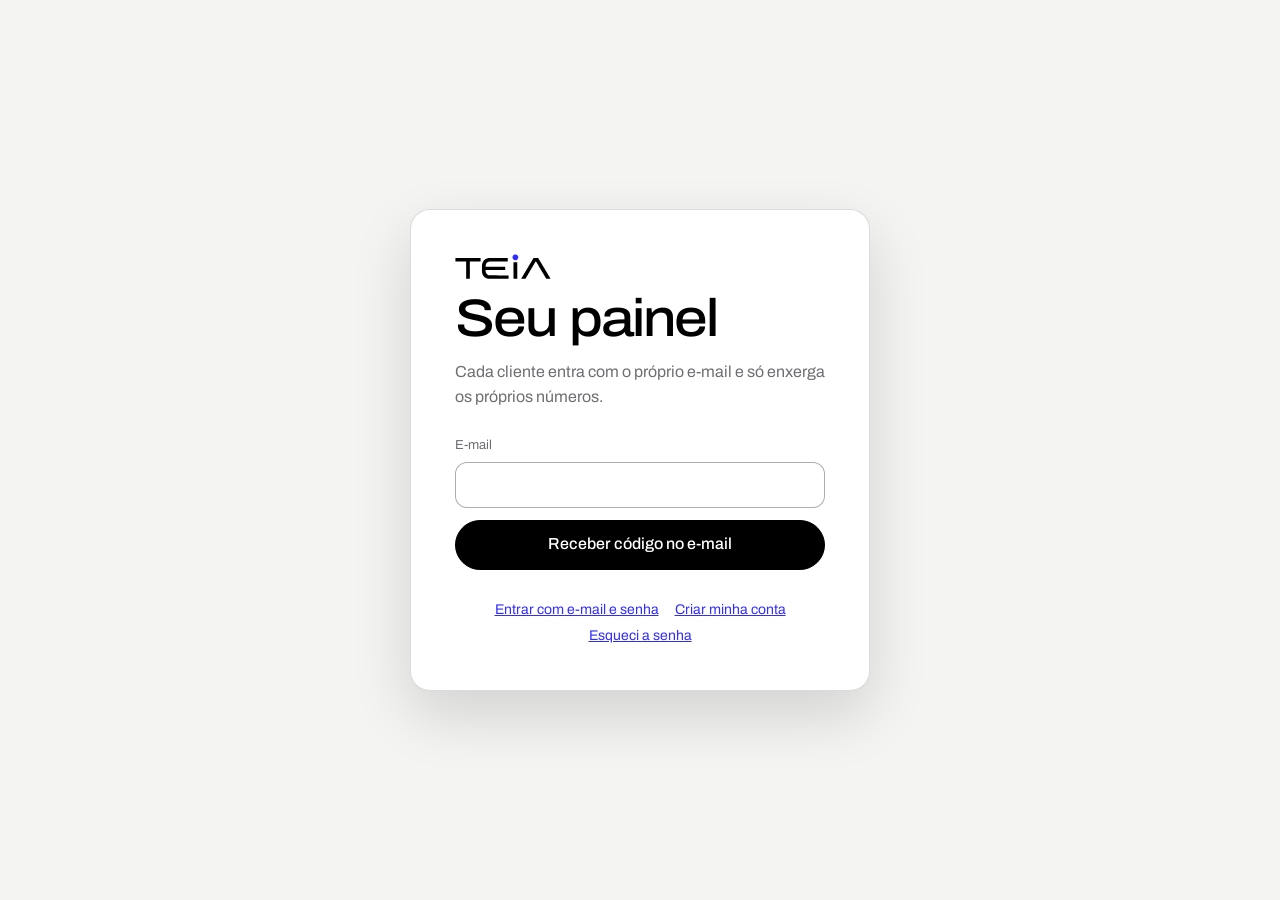
==== 404/index.html @ 07ca8080 "Painel publicado em 2026-11-09 23:45" ====
<!DOCTYPE html><!--U976cIo6XC9gjYV_JuhHy--><html lang="pt-BR"><head><meta charSet="utf-8"/><meta name="viewport" content="width=device-width, initial-scale=1, viewport-fit=cover"/><link rel="stylesheet" href="/_next/static/css/536e542ccf9cebaa.css" data-precedence="next"/><link rel="preload" as="script" fetchPriority="low" href="/_next/static/chunks/webpack-65e19be5b3fe325f.js"/><script src="/_next/static/chunks/4bd1b696-c023c6e3521b1417.js" async=""></script><script src="/_next/static/chunks/255-1f92380adbc6ec99.js" async=""></script><script src="/_next/static/chunks/main-app-36e6616048466139.js" async=""></script><script src="/_next/static/chunks/44530001-6a14ce924906b4cd.js" async=""></script><script src="/_next/static/chunks/650-1b08e0cdfdaf7376.js" async=""></script><script src="/_next/static/chunks/619-ba102abea3e3d0e4.js" async=""></script><script src="/_next/static/chunks/app/layout-f88095ba5ff86fb1.js" async=""></script><meta name="robots" content="noindex"/><link rel="preconnect" href="https://fonts.googleapis.com"/><link rel="preconnect" href="https://fonts.gstatic.com" crossorigin=""/><meta name="theme-color" content="#ffffff"/><title>Painel TEIA</title><meta name="description" content="Acompanhe o resultado do trabalho da TEIA no seu negócio."/><meta name="robots" content="noindex, nofollow"/><link rel="icon" href="/assets/favicon.svg"/><link rel="stylesheet" href="https://fonts.googleapis.com/css2?family=Archivo:wdth,wght@62..125,400..700&amp;family=JetBrains+Mono:wght@400;500&amp;display=swap"/><script src="/_next/static/chunks/polyfills-42372ed130431b0a.js" noModule=""></script></head><body><div hidden=""><!--$--><!--/$--></div><p class="carregando">Carregando…</p><script src="/_next/static/chunks/webpack-65e19be5b3fe325f.js" id="_R_" async=""></script><script>(self.__next_f=self.__next_f||[]).push([0])</script><script>self.__next_f.push([1,"1:\"$Sreact.fragment\"\n2:I[9160,[\"730\",\"static/chunks/44530001-6a14ce924906b4cd.js\",\"650\",\"static/chunks/650-1b08e0cdfdaf7376.js\",\"619\",\"static/chunks/619-ba102abea3e3d0e4.js\",\"177\",\"static/chunks/app/layout-f88095ba5ff86fb1.js\"],\"SessaoProvider\"]\n3:I[6975,[\"730\",\"static/chunks/44530001-6a14ce924906b4cd.js\",\"650\",\"static/chunks/650-1b08e0cdfdaf7376.js\",\"619\",\"static/chunks/619-ba102abea3e3d0e4.js\",\"177\",\"static/chunks/app/layout-f88095ba5ff86fb1.js\"],\"GlossarioProvider\"]\n4:I[9601,[\"730\",\"static/chunks/44530001-6a14ce924906b4cd.js\",\"650\",\"static/chunks/650-1b08e0cdfdaf7376.js\",\"619\",\"static/chunks/619-ba102abea3e3d0e4.js\",\"177\",\"static/chunks/app/layout-f88095ba5ff86fb1.js\"],\"Moldura\"]\n5:I[9766,[],\"\"]\n6:I[8924,[],\"\"]\n7:I[4431,[],\"OutletBoundary\"]\n9:I[5278,[],\"AsyncMetadataOutlet\"]\nb:I[4431,[],\"ViewportBoundary\"]\nd:I[4431,[],\"MetadataBoundary\"]\ne:\"$Sreact.suspense\"\n10:I[7150,[],\"\"]\n:HL[\"/_next/static/css/536e542ccf9cebaa.css\",\"style\"]\n"])</script><script>self.__next_f.push([1,"0:{\"P\":null,\"b\":\"U976cIo6XC9gjYV-JuhHy\",\"p\":\"\",\"c\":[\"\",\"_not-found\",\"\"],\"i\":false,\"f\":[[[\"\",{\"children\":[\"/_not-found\",{\"children\":[\"__PAGE__\",{}]}]},\"$undefined\",\"$undefined\",true],[\"\",[\"$\",\"$1\",\"c\",{\"children\":[[[\"$\",\"link\",\"0\",{\"rel\":\"stylesheet\",\"href\":\"/_next/static/css/536e542ccf9cebaa.css\",\"precedence\":\"next\",\"crossOrigin\":\"$undefined\",\"nonce\":\"$undefined\"}]],[\"$\",\"html\",null,{\"lang\":\"pt-BR\",\"children\":[[\"$\",\"head\",null,{\"children\":[[\"$\",\"link\",null,{\"rel\":\"preconnect\",\"href\":\"https://fonts.googleapis.com\"}],[\"$\",\"link\",null,{\"rel\":\"preconnect\",\"href\":\"https://fonts.gstatic.com\",\"crossOrigin\":\"\"}],[\"$\",\"link\",null,{\"rel\":\"stylesheet\",\"href\":\"https://fonts.googleapis.com/css2?family=Archivo:wdth,wght@62..125,400..700\u0026family=JetBrains+Mono:wght@400;500\u0026display=swap\"}]]}],[\"$\",\"body\",null,{\"children\":[\"$\",\"$L2\",null,{\"children\":[\"$\",\"$L3\",null,{\"children\":[\"$\",\"$L4\",null,{\"children\":[\"$\",\"$L5\",null,{\"parallelRouterKey\":\"children\",\"error\":\"$undefined\",\"errorStyles\":\"$undefined\",\"errorScripts\":\"$undefined\",\"template\":[\"$\",\"$L6\",null,{}],\"templateStyles\":\"$undefined\",\"templateScripts\":\"$undefined\",\"notFound\":\"$undefined\",\"forbidden\":\"$undefined\",\"unauthorized\":\"$undefined\"}]}]}]}]}]]}]]}],{\"children\":[\"/_not-found\",[\"$\",\"$1\",\"c\",{\"children\":[null,[\"$\",\"$L5\",null,{\"parallelRouterKey\":\"children\",\"error\":\"$undefined\",\"errorStyles\":\"$undefined\",\"errorScripts\":\"$undefined\",\"template\":[\"$\",\"$L6\",null,{}],\"templateStyles\":\"$undefined\",\"templateScripts\":\"$undefined\",\"notFound\":\"$undefined\",\"forbidden\":\"$undefined\",\"unauthorized\":\"$undefined\"}]]}],{\"children\":[\"__PAGE__\",[\"$\",\"$1\",\"c\",{\"children\":[[[\"$\",\"title\",null,{\"children\":\"404: This page could not be found.\"}],[\"$\",\"div\",null,{\"style\":{\"fontFamily\":\"system-ui,\\\"Segoe UI\\\",Roboto,Helvetica,Arial,sans-serif,\\\"Apple Color Emoji\\\",\\\"Segoe UI Emoji\\\"\",\"height\":\"100vh\",\"textAlign\":\"center\",\"display\":\"flex\",\"flexDirection\":\"column\",\"alignItems\":\"center\",\"justifyContent\":\"center\"},\"children\":[\"$\",\"div\",null,{\"children\":[[\"$\",\"style\",null,{\"dangerouslySetInnerHTML\":{\"__html\":\"body{color:#000;background:#fff;margin:0}.next-error-h1{border-right:1px solid rgba(0,0,0,.3)}@media (prefers-color-scheme:dark){body{color:#fff;background:#000}.next-error-h1{border-right:1px solid rgba(255,255,255,.3)}}\"}}],[\"$\",\"h1\",null,{\"className\":\"next-error-h1\",\"style\":{\"display\":\"inline-block\",\"margin\":\"0 20px 0 0\",\"padding\":\"0 23px 0 0\",\"fontSize\":24,\"fontWeight\":500,\"verticalAlign\":\"top\",\"lineHeight\":\"49px\"},\"children\":404}],[\"$\",\"div\",null,{\"style\":{\"display\":\"inline-block\"},\"children\":[\"$\",\"h2\",null,{\"style\":{\"fontSize\":14,\"fontWeight\":400,\"lineHeight\":\"49px\",\"margin\":0},\"children\":\"This page could not be found.\"}]}]]}]}]],null,[\"$\",\"$L7\",null,{\"children\":[\"$L8\",[\"$\",\"$L9\",null,{\"promise\":\"$@a\"}]]}]]}],{},null,false]},null,false]},null,false],[\"$\",\"$1\",\"h\",{\"children\":[[\"$\",\"meta\",null,{\"name\":\"robots\",\"content\":\"noindex\"}],[[\"$\",\"$Lb\",null,{\"children\":\"$Lc\"}],null],[\"$\",\"$Ld\",null,{\"children\":[\"$\",\"div\",null,{\"hidden\":true,\"children\":[\"$\",\"$e\",null,{\"fallback\":null,\"children\":\"$Lf\"}]}]}]]}],false]],\"m\":\"$undefined\",\"G\":[\"$10\",[]],\"s\":false,\"S\":true}\n"])</script><script>self.__next_f.push([1,"c:[[\"$\",\"meta\",\"0\",{\"charSet\":\"utf-8\"}],[\"$\",\"meta\",\"1\",{\"name\":\"viewport\",\"content\":\"width=device-width, initial-scale=1, viewport-fit=cover\"}],[\"$\",\"meta\",\"2\",{\"name\":\"theme-color\",\"content\":\"#ffffff\"}]]\n8:null\n"])</script><script>self.__next_f.push([1,"11:I[622,[],\"IconMark\"]\na:{\"metadata\":[[\"$\",\"title\",\"0\",{\"children\":\"Painel TEIA\"}],[\"$\",\"meta\",\"1\",{\"name\":\"description\",\"content\":\"Acompanhe o resultado do trabalho da TEIA no seu negócio.\"}],[\"$\",\"meta\",\"2\",{\"name\":\"robots\",\"content\":\"noindex, nofollow\"}],[\"$\",\"link\",\"3\",{\"rel\":\"icon\",\"href\":\"/assets/favicon.svg\"}],[\"$\",\"$L11\",\"4\",{}]],\"error\":null,\"digest\":\"$undefined\"}\n"])</script><script>self.__next_f.push([1,"f:\"$a:metadata\"\n"])</script></body></html>
---- _next/static/css/536e542ccf9cebaa.css ----
:root{--bg:#fff;--ink:#000;--muted:#6e6e73;--panel:#f4f4f2;--stage:#b9bcc0;--line:rgba(0,0,0,.14);--line-2:rgba(0,0,0,.32);--accent:#312dfb;--accent-soft:rgba(49,45,251,.09);--accent-mid:rgba(49,45,251,.35);--radius:20px;--radius-sm:12px;--radius-pill:999px;--shadow:0 24px 60px rgba(0,0,0,.14);--tr:240ms cubic-bezier(.4,0,.2,1);--tr-slow:900ms cubic-bezier(.4,0,.2,1);--max:1240px;--section:clamp(72px,9vw,140px);--gutter:clamp(16px,4.2vw,48px);--head-h:64px}*,:after,:before{box-sizing:border-box}html{scroll-behavior:smooth;-webkit-text-size-adjust:100%}body,html{background:var(--bg)}body{margin:0;color:var(--ink);font-family:Archivo,Helvetica Neue,Helvetica,Arial,sans-serif;font-size:clamp(1rem,1.05vw,1.0625rem);line-height:1.55;overflow-x:hidden;-webkit-font-smoothing:antialiased}h1,h2,h3{font-weight:500;font-variation-settings:"wdth" 112;letter-spacing:-.035em;line-height:1;margin:0;text-wrap:balance}h1{font-size:clamp(2.2rem,6vw,4.6rem)}h2{font-size:clamp(1.8rem,4.4vw,3.3rem)}h3{font-size:clamp(1.1rem,1.8vw,1.4rem);letter-spacing:-.02em;line-height:1.15}p{margin:0;max-width:62ch}button{font:inherit;color:inherit}.mono{font-size:.75rem;letter-spacing:.02em}.eyebrow,.mono{font-family:JetBrains Mono,ui-monospace,monospace}.eyebrow{font-size:.6875rem;letter-spacing:.16em;text-transform:uppercase;margin-bottom:22px}.eyebrow,.muted{color:var(--muted)}.wrap{max-width:var(--max);margin:0 auto;padding:0 var(--gutter)}:focus-visible{outline:2px solid var(--accent);outline-offset:3px}.aviso{background:var(--ink);color:#fff;text-align:center;padding:8px var(--gutter);font-family:JetBrains Mono,monospace;font-size:.6875rem;letter-spacing:.08em}.aviso b{color:#fff;font-weight:500;border-bottom:1px solid var(--accent)}header.topo{position:sticky;top:0;z-index:40;background:rgba(255,255,255,.96);border-bottom:var(--line-w,1px) solid var(--line)}.topo .wrap{height:var(--head-h);display:flex;align-items:center;justify-content:space-between;gap:16px}.logo{display:block;width:84px;color:var(--ink)}.logo svg{display:block;width:100%;height:auto}.logo .teia-ponto{fill:var(--accent);transform-box:fill-box;transform-origin:center;transition:transform var(--tr)}.clientes{display:flex;gap:6px;flex-wrap:wrap;justify-content:flex-end}.clientes button{border:1px solid var(--line-2);background:transparent;border-radius:var(--radius-pill);padding:7px 14px;font-size:13px;font-weight:500;cursor:pointer;transition:var(--tr);min-height:36px}.clientes button:hover{border-color:var(--accent);color:var(--accent)}.clientes button[aria-pressed=true]{background:var(--ink);color:#fff;border-color:var(--ink)}.clientes{align-items:center}.badge{display:inline-grid;place-items:center;min-width:18px;height:18px;border-radius:999px;background:var(--accent);color:#fff;font-size:10px;font-weight:600;margin-left:4px;padding:0 5px}#conta[hidden],.badge:empty{display:none}.conta-topo{padding:56px 0 8px}.conta-bloco{padding:56px 0;border-top:1px solid var(--line)}.conta-bloco:first-of-type{border-top:0}.conta-bloco>.eyebrow{margin-bottom:12px}.conta-bloco>h2{margin-bottom:28px;font-size:clamp(1.6rem,3.4vw,2.6rem)}.ficha{display:grid;grid-template-columns:repeat(3,minmax(0,1fr));gap:1px;background:var(--line);border:1px solid var(--line);border-radius:var(--radius);overflow:hidden}.ficha>div{background:#fff;padding:18px 20px}.ficha .rot{display:block;margin-bottom:6px}.ficha b{font-weight:500;overflow-wrap:anywhere}.plano-atual{display:grid;grid-template-columns:minmax(0,.8fr) minmax(0,1.6fr);gap:16px;align-items:start}.cartao{border:1px solid var(--line);border-radius:var(--radius);padding:24px}.cartao.escuro{background:var(--ink);color:#fff;border-color:var(--ink)}.cartao.escuro .leg,.cartao.escuro .rot{color:rgba(255,255,255,.62)}.cartao h3{margin:8px 0 6px}.preco{font-size:clamp(1.8rem,3.4vw,2.6rem);font-weight:600;letter-spacing:-.04em;font-variant-numeric:tabular-nums;margin:12px 0 4px}.preco small{font-size:.4em;font-weight:500;letter-spacing:0;opacity:.7}.lista{list-style:none;margin:16px 0 0;padding:0;display:grid;gap:8px;font-size:.9rem}.lista li{display:grid;grid-template-columns:14px 1fr;gap:10px;align-items:baseline}.lista li:before{content:"";width:6px;height:6px;border-radius:50%;background:var(--accent);transform:translateY(-1px)}.vigencia{margin-top:18px}.vigencia .trilho{height:6px;border-radius:6px;background:rgba(255,255,255,.18);overflow:hidden;margin:10px 0 6px}.vigencia .trilho i{display:block;height:100%;background:var(--accent);border-radius:6px}.linha-dado{display:flex;justify-content:space-between;gap:12px;padding:10px 0;border-bottom:1px solid var(--line);font-size:.9rem}.linha-dado:last-of-type{border-bottom:0}.btn-sec{min-height:44px;border-radius:var(--radius-pill);border:1px solid var(--line-2);background:transparent;padding:0 18px;font-weight:500;cursor:pointer;transition:var(--tr)}.btn-sec:hover{border-color:var(--accent);color:var(--accent)}.btn-pri{min-height:44px;border-radius:var(--radius-pill);border:1px solid var(--ink);background:var(--ink);color:#fff;padding:0 18px;font-weight:500;cursor:pointer;transition:var(--tr)}.btn-pri:hover{background:var(--accent);border-color:var(--accent)}.planos{display:grid;grid-template-columns:repeat(3,minmax(0,1fr));gap:16px}.plano{border:1px solid var(--line);border-radius:var(--radius);padding:24px;display:flex;flex-direction:column;transition:border-color var(--tr)}.plano:hover{border-color:var(--accent)}.plano.tem{background:var(--panel)}.plano .selo-p{align-self:flex-start;font-family:JetBrains Mono,monospace;font-size:.625rem;letter-spacing:.1em;text-transform:uppercase;border-radius:999px;padding:4px 10px;border:1px solid var(--line-2);color:var(--muted)}.plano .selo-p.sugerido{background:var(--accent);border-color:var(--accent);color:#fff}.plano .porque{margin-top:14px;padding:12px 14px;border-radius:var(--radius-sm);background:var(--accent-soft);font-size:.875rem}.plano .porque:before{content:"Por que para você";display:block;font-family:JetBrains Mono,monospace;font-size:.6rem;letter-spacing:.12em;text-transform:uppercase;color:var(--accent);margin-bottom:4px}.plano .acoes{margin-top:auto;padding-top:20px}.produtos{display:grid;gap:16px}.cab-prod{display:flex;justify-content:space-between;align-items:center;gap:12px;margin-bottom:14px}.cab-prod h3{margin:0}.pilhas{display:grid;grid-template-columns:repeat(2,minmax(0,1fr));gap:20px}.pilha .rot{margin-bottom:6px;display:block}.pilha .linha-dado{font-size:.85rem;padding:7px 0}.pilha .linha-dado>:last-child{white-space:nowrap}.pilha .total{border-top:1px solid var(--ink);margin-top:4px}.pilha .voce b{color:var(--accent);font-size:1.05rem}.chip-st{font-family:JetBrains Mono,monospace;font-size:.625rem;letter-spacing:.08em;text-transform:uppercase;border-radius:999px;padding:4px 10px;white-space:nowrap}.chip-st.no-ar{background:var(--accent);color:#fff}.chip-st.entrega{border:1px solid var(--ink)}.plano.bloq{opacity:.7}.outros{margin-top:24px}.outros summary{cursor:pointer;font-weight:500;padding:12px 0;color:var(--muted)}.outros summary:hover{color:var(--accent)}.cartao.escuro .linha-dado{border-color:rgba(255,255,255,.18)}@media (max-width:900px){.pilhas{grid-template-columns:minmax(0,1fr)}}.feed{display:grid;gap:10px}.saude{margin-top:12px;padding:14px 18px;border:1px solid var(--line);border-radius:var(--radius-sm);max-width:560px}.saude ul{list-style:none;margin:8px 0 0;padding:0;display:grid;gap:6px;font-size:.9rem}.saude li{display:flex;gap:10px;align-items:center}.luz{width:10px;height:10px;border-radius:50%;flex:none;background:var(--accent)}.saude li.atencao .luz{background:#fff;border:2px solid var(--ink)}.saude li.atencao{font-weight:500}.termo{border:0;background:var(--accent-soft);color:var(--accent);border-radius:6px;padding:1px 6px;font:inherit;font-weight:500;cursor:pointer;text-decoration:underline dotted;text-underline-offset:3px}.termo:hover{background:var(--accent);color:#fff}.termo-janela{position:fixed;inset:0;background:rgba(0,0,0,.4);display:grid;place-items:center;padding:var(--gutter);z-index:95}.termo-janela[hidden]{display:none}.termo-caixa{background:#fff;border-radius:var(--radius);padding:28px;max-width:460px;box-shadow:var(--shadow);display:grid;gap:12px}.falar-teia{position:fixed;left:clamp(12px,2vw,28px);bottom:clamp(12px,2vw,24px);z-index:36;background:var(--ink);color:#fff;border-radius:999px;padding:12px 18px;font-weight:500;font-size:.9rem;box-shadow:var(--shadow);transition:var(--tr)}.falar-teia:hover{background:var(--accent)}.como-sabemos{margin-top:24px;padding:18px 20px;background:var(--panel);border-radius:var(--radius-sm)}.como-sabemos ol{margin:10px 0 0;padding-left:20px;display:grid;gap:8px;font-size:.9rem}.conversa{grid-template-columns:minmax(0,1fr) auto auto}.contestar{border:0;background:transparent;color:var(--muted);font-size:.8125rem;text-decoration:underline;cursor:pointer}.chip-st.analise{background:var(--panel);color:var(--ink)}.ap-dois{display:grid;grid-template-columns:minmax(0,1fr) auto minmax(0,1fr);gap:16px;align-items:stretch}.ap-rede{border:1px solid var(--line);border-radius:var(--radius);padding:22px;display:grid;gap:8px;align-content:start}.ap-rede h3{margin:0}.ap-meio{display:grid;place-items:center;align-content:center;gap:4px;text-align:center;padding:12px;font-size:.8125rem;color:var(--muted)}.ap-meio b{background:var(--ink);color:#fff;border-radius:999px;padding:10px 16px;font-size:.95rem}.ap-funil-box{margin-top:0}.abas-ap{margin-bottom:18px;flex-wrap:wrap}[data-aba-ap][hidden]{display:none}details.como-sabemos summary{cursor:pointer;list-style:none}details.como-sabemos summary::-webkit-details-marker{display:none}.ap-funil{display:grid;gap:8px}.ap-etapa{display:grid;grid-template-columns:minmax(0,1.3fr) minmax(0,1fr);gap:16px;align-items:center}.ap-barra{width:var(--w);min-width:150px;margin:0 auto;background:var(--accent);color:#fff;border-radius:10px;padding:12px 16px;display:grid;gap:2px;transform:scaleX(.2);opacity:.3;transition:transform .9s cubic-bezier(.4,0,.2,1),opacity .9s}.ap-barra .termo{background:rgba(255,255,255,.2);color:#fff}.ap-barra span{font-size:.8125rem;opacity:.85}.fx-topo .ap-barra{background:#8986fd}.fx-cliente .ap-barra{background:var(--ink)}.ap-funil.vivo .ap-barra{transform:none;opacity:1}.ap-info{display:grid;gap:2px}.num-p{font-size:1.2rem;font-weight:600;letter-spacing:-.02em}.leitor{display:grid;grid-template-columns:minmax(0,1fr) minmax(0,1fr);gap:16px;margin-top:0;border:1px solid var(--line);border-radius:var(--radius);padding:24px}.leitor-linha{display:flex;justify-content:space-between;align-items:center;gap:12px;padding:10px 0;border-bottom:1px solid var(--line)}.leitor-resultado{background:var(--panel);border-radius:var(--radius-sm);padding:20px}.leitor-resultado h3{margin:6px 0 8px}.decisao{margin-top:14px;padding:14px;background:var(--ink);color:#fff;border-radius:var(--radius-sm)}.decisao .rot{color:rgba(255,255,255,.6)}.ap-dois2{display:grid;grid-template-columns:minmax(0,1.4fr) minmax(0,1fr);gap:16px;margin-top:0}.seu-anuncio{padding:12px 0;border-bottom:1px solid var(--line);display:grid;gap:4px;font-size:.9rem}.num-tres{display:grid;grid-template-columns:repeat(3,minmax(0,1fr));gap:16px}.tab-av{width:100%;border-collapse:collapse;font-size:.85rem}.tab-av th{font-family:JetBrains Mono,monospace;font-size:.6rem;letter-spacing:.06em;text-transform:uppercase;color:var(--muted);text-align:left;font-weight:400;padding:6px 4px}.tab-av td,.tab-av th{border-bottom:1px solid var(--line)}.tab-av td{padding:8px 4px}.sobe{color:var(--accent)}.desce,.sobe{font-weight:600}.desce{color:var(--ink)}.antes-depois{margin-top:20px;border:1px solid var(--line);border-radius:var(--radius);padding:22px}.antes-depois:empty{display:none}.ad-linha{display:grid;grid-template-columns:200px minmax(0,1fr);gap:16px;align-items:center;padding:10px 0}.ad-barras{display:grid;gap:6px}.ad-b{height:28px;border-radius:8px;width:var(--w);min-width:110px;display:flex;align-items:center;padding:0 10px;font-size:.8125rem;transform-origin:left;transform:scaleX(.05);transition:transform 1.1s cubic-bezier(.4,0,.2,1)}.ad-b.antes{background:var(--panel);color:var(--ink)}.ad-b.depois{background:var(--accent);color:#fff}.antes-depois.vivo .ad-b{transform:none}.painel-graf svg rect[data-dica]{transform-box:fill-box;transform-origin:50% 100%;animation:crescerY .9s cubic-bezier(.4,0,.2,1) both;animation-play-state:paused}#graf-ativos svg rect[data-dica]{transform-origin:0 50%;animation-name:crescerX}.painel-graf svg polyline{stroke-dasharray:2000;stroke-dashoffset:2000;animation:desenhar 1.6s cubic-bezier(.4,0,.2,1) forwards;animation-play-state:paused}.painel-graf.vivo svg polyline,.painel-graf.vivo svg rect[data-dica]{animation-play-state:running}@keyframes crescerY{0%{transform:scaleY(0)}to{transform:none}}@keyframes crescerX{0%{transform:scaleX(0)}to{transform:none}}@keyframes desenhar{to{stroke-dashoffset:0}}.prova-mini{font-size:.72rem;color:var(--accent);margin-left:6px}.saude-num{display:inline-grid;place-items:center;width:38px;height:28px;border-radius:8px;font-weight:600}.saude-num.boa{background:var(--accent);color:#fff}.saude-num.media{background:var(--accent-soft);color:var(--accent)}.saude-num.fraca{background:var(--ink);color:#fff}@media (prefers-reduced-motion:reduce){.painel-graf svg polyline,.painel-graf svg rect{animation:none;stroke-dashoffset:0}.ad-b,.ap-barra{transform:none;opacity:1;transition:none}}@media (max-width:900px){.ad-linha,.ap-dois,.ap-dois2,.ap-etapa,.conversa,.leitor,.num-tres{grid-template-columns:minmax(0,1fr)}.falar-teia{padding:10px 14px;font-size:.8125rem}}.resumo{margin-top:22px;padding:16px 18px;border:1px solid var(--line);border-radius:var(--radius-sm);max-width:560px}.resumo ol{margin:8px 0 0;padding-left:20px;display:grid;gap:6px;font-size:.95rem}.fases-bloco{display:grid;grid-template-columns:minmax(0,1.2fr) minmax(0,1fr);gap:24px;margin-top:28px}.fases{list-style:none;padding:0;margin:10px 0 12px;display:grid;grid-template-columns:repeat(4,1fr);gap:6px}.fases li{border-top:4px solid var(--line);padding-top:10px;display:grid;gap:2px;font-size:.8125rem;color:var(--muted)}.fases li b{color:var(--ink);font-weight:600}.fases li small{font-size:.75rem}.fases li.feita{border-color:var(--ink)}.fases li.atual{border-color:var(--accent)}.fases li.atual b{color:var(--accent)}.marcos{list-style:none;padding:0;margin:10px 0 12px;display:grid;gap:10px}.marcos li{display:flex;gap:10px;align-items:center;color:var(--muted)}.marcos li.ok{color:var(--ink);font-weight:500}.bolinha{width:14px;height:14px;border-radius:50%;border:2px solid var(--line-2);flex:none}.marcos li.ok .bolinha{background:var(--accent);border-color:var(--accent)}.prova{font-size:.8125rem;color:var(--accent);white-space:nowrap;text-decoration:underline;text-underline-offset:3px}.pendencias{display:grid;gap:10px}.pend{grid-template-columns:minmax(0,1fr) auto;align-items:center;padding:16px 20px;border:1px solid var(--line);border-radius:var(--radius-sm)}.pend,.rep-dois{display:grid;gap:16px}.rep-dois{grid-template-columns:minmax(0,1fr) minmax(0,1fr);margin-top:16px}.grade-mapa{display:grid;grid-template-columns:repeat(5,1fr);gap:4px;max-width:320px}.grade-mapa span{aspect-ratio:1;display:grid;place-items:center;border-radius:6px;font-family:JetBrains Mono,monospace;font-size:.75rem}.grade-mapa .top{background:var(--accent);color:#fff}.grade-mapa .meio{background:var(--accent-mid);color:var(--ink)}.grade-mapa .fora{background:var(--panel);color:var(--muted)}details.gestor{border:1px solid var(--line);border-radius:var(--radius);padding:8px 24px}details.gestor>summary{cursor:pointer;list-style:none;display:flex;justify-content:space-between;align-items:center;gap:16px;padding:16px 0}details.gestor>summary::-webkit-details-marker{display:none}details.gestor>summary>span:first-child{display:grid;gap:6px}details.gestor .abrir{font-size:.8125rem;border:1px solid var(--line-2);border-radius:999px;padding:6px 14px}details.gestor[open] .abrir{border-color:var(--accent);color:var(--accent)}details.gestor section.cap{border-top:1px solid var(--line);padding:48px 0}details.gestor .wrap{padding:0}.entregue{list-style:none;padding:0;margin:4px 0 10px;display:grid;gap:6px;font-size:.85rem}.entregue li{display:flex;justify-content:space-between;gap:10px;align-items:baseline}.entregue li:before{content:"";width:6px;height:6px;border-radius:50%;background:var(--accent);flex:none;transform:translateY(-2px)}.entregue li span{flex:1}.entregue a{font-size:.75rem;color:var(--accent);white-space:nowrap}details.valores{margin-top:10px}details.valores summary{cursor:pointer;font-size:.8125rem;color:var(--muted);padding:6px 0}.custos{grid-template-columns:minmax(0,1.1fr) minmax(0,1fr);align-items:start}.custos,.dominio{display:grid;gap:16px}.dominio{grid-template-columns:minmax(0,1fr) auto;align-items:center}.dominio b{display:block;font-size:1.15rem;margin:4px 0}.contagem{text-align:center}.contagem .num{margin:0}.contagem small{font-size:.75rem;color:var(--muted)}.dominio.urgente .contagem .num{color:var(--accent)}.dominio-barra{height:6px;background:var(--panel);border-radius:6px;margin-top:14px;overflow:hidden}.dominio-barra i{display:block;height:100%;background:var(--accent)}@media (max-width:900px){.custos,.fases-bloco,.rep-dois{grid-template-columns:minmax(0,1fr)}.fases{grid-template-columns:repeat(2,1fr)}.pend{grid-template-columns:minmax(0,1fr)}}#admin[hidden]{display:none}.abas-admin{margin:8px 0 28px}.tab-admin{width:100%;border-collapse:collapse;font-size:.9rem}.tab-admin th{font-family:JetBrains Mono,monospace;font-size:.625rem;letter-spacing:.08em;text-transform:uppercase;color:var(--muted);text-align:left;font-weight:400;padding:10px 8px}.tab-admin td,.tab-admin th{border-bottom:1px solid var(--line)}.tab-admin td{padding:14px 8px;vertical-align:middle}.chip-st.sem{background:var(--ink);color:#fff}.num-in{width:110px;min-height:40px;border:1px solid var(--line-2);border-radius:var(--radius-sm);padding:0 10px;font:inherit}#otp-codigo:focus,.campo input:focus,.campo select:focus,.campo textarea:focus,.num-in:focus{outline:none;border-color:var(--accent);box-shadow:0 0 0 4px var(--accent-soft)}.prop-grade{display:grid;grid-template-columns:minmax(0,1.2fr) minmax(0,1fr);gap:24px;align-items:start}.prop-lista{display:grid;gap:8px}.prop-item{border:1px solid var(--line);border-radius:var(--radius-sm);padding:12px 14px}.prop-item.on{border-color:var(--accent);background:var(--accent-soft)}.prop-check{display:flex;gap:10px;align-items:baseline;cursor:pointer}.prop-valores{display:flex;gap:12px;flex-wrap:wrap;margin-top:10px;padding-left:24px}.prop-valores label{gap:4px;font-size:.75rem}.campo,.prop-valores label{display:grid;color:var(--muted)}.campo{gap:6px;font-size:.8125rem;margin-top:12px}.campo input,.campo select,.campo textarea{min-height:46px;border:1px solid var(--line-2);border-radius:var(--radius-sm);padding:10px 14px;font:inherit;color:var(--ink);background:#fff;width:100%}.campos-2{display:grid;grid-template-columns:repeat(2,minmax(0,1fr));gap:0 16px}.ajuda{font-size:.75rem;color:var(--muted)}.erro-txt{color:var(--ink);font-weight:600;margin-top:10px;font-size:.875rem}.onboarding{position:fixed;inset:0;z-index:85;background:var(--panel);overflow-y:auto;padding:var(--gutter)}.onboarding[hidden]{display:none}.ob-caixa{max-width:760px;margin:0 auto;background:#fff;border:1px solid var(--line);border-radius:var(--radius);box-shadow:var(--shadow);padding:clamp(20px,4vw,44px)}.ob-topo{display:flex;justify-content:space-between;align-items:center;margin-bottom:28px}.ob-trilha{list-style:none;display:grid;grid-template-columns:repeat(4,1fr);gap:6px;padding:0;margin:26px 0 8px;counter-reset:p}.ob-trilha li{counter-increment:p;font-size:.75rem;color:var(--muted);border-top:3px solid var(--line);padding-top:8px}.ob-trilha li:before{content:counter(p) ". ";font-family:JetBrains Mono,monospace}.ob-trilha li.feito{border-color:var(--ink);color:var(--ink)}.ob-trilha li.atual{border-color:var(--accent);color:var(--accent);font-weight:600}.ob-erros{margin:14px 0 0;padding:12px 16px 12px 32px;border:1px solid var(--ink);border-radius:var(--radius-sm);font-size:.875rem}.ob-passo{margin-top:12px}.ob-passo>.btn-sec{margin-top:18px}.ob-nav{display:flex;justify-content:space-between;gap:10px;margin-top:28px}.ob-nav #ob-seguir{margin-left:auto}.check{display:flex;gap:10px;align-items:flex-start;margin-top:16px;font-size:.9rem;cursor:pointer}.check input{width:18px;height:18px;margin-top:2px;accent-color:var(--accent);flex:none}.ob-contrato{margin-top:16px;max-height:380px;overflow-y:auto;border:1px solid var(--line);border-radius:var(--radius-sm);padding:18px 20px;font-size:.875rem;line-height:1.6;background:#fff}.ob-contrato h4{margin:16px 0 4px;font-size:.9rem}.ob-contrato h4:first-child{margin-top:0}.ob-contrato p{max-width:none}.hash{font-family:JetBrains Mono,monospace;font-size:.6875rem;word-break:break-all;font-weight:400;text-align:right}.otp{position:fixed;inset:0;background:rgba(0,0,0,.45);display:grid;place-items:center;padding:var(--gutter);z-index:90}.otp[hidden]{display:none}.otp-caixa{background:#fff;border-radius:var(--radius);padding:28px;max-width:420px;width:100%;box-shadow:var(--shadow)}#otp-codigo{width:100%;min-height:56px;border:1px solid var(--line-2);border-radius:var(--radius-sm);text-align:center;font-family:JetBrains Mono,monospace;font-size:1.6rem;letter-spacing:.4em}@media (max-width:900px){.campos-2,.prop-grade{grid-template-columns:minmax(0,1fr)}.ob-trilha li{font-size:.6875rem}}.item-feed{display:grid;grid-template-columns:110px minmax(0,1fr) auto;gap:16px;align-items:start;padding:18px 20px;border:1px solid var(--line);border-radius:var(--radius-sm)}.item-feed .tipo{font-family:JetBrains Mono,monospace;font-size:.625rem;letter-spacing:.1em;text-transform:uppercase;border-radius:999px;padding:5px 10px;text-align:center}.tipo.aviso{background:var(--ink);color:#fff}.tipo.vigencia{border:1px solid var(--ink)}.tipo.novidade{background:var(--accent);color:#fff}.tipo.dica{background:var(--panel)}.item-feed b{display:block;margin-bottom:2px;font-weight:600}.item-feed .data{font-family:JetBrains Mono,monospace;font-size:.6875rem;color:var(--muted);white-space:nowrap}.filtros{display:flex;flex-wrap:wrap;gap:6px;margin-bottom:16px}.confirmado{margin-top:12px;font-size:.875rem;color:var(--accent)}@media (max-width:900px){.ficha,.item-feed,.plano-atual,.planos{grid-template-columns:minmax(0,1fr)}.item-feed .tipo{justify-self:start}#conta-nome{display:none}}.conta{font-family:JetBrains Mono,monospace;font-size:.75rem;letter-spacing:.04em;color:var(--muted)}.entrada{position:fixed;inset:0;z-index:80;background:var(--panel);display:flex;align-items:center;justify-content:center;padding:var(--gutter);overflow-y:auto}.entrada[hidden]{display:none}.entrada-caixa{background:#fff;border:1px solid var(--line);border-radius:var(--radius);box-shadow:var(--shadow);padding:clamp(24px,4vw,44px);max-width:520px;width:100%}.entrada-caixa .logo{margin-bottom:28px}.entrada-caixa h2{margin-bottom:12px}.entrada-form{display:grid;gap:12px;margin-top:22px}.entrada-form label{display:grid;gap:6px;font-size:.8125rem;color:var(--muted)}.entrada-form input{min-height:48px;border:1px solid var(--line-2);border-radius:var(--radius-sm);padding:0 14px;font:inherit;background:var(--panel)}.progresso{position:absolute;left:0;bottom:-1px;height:2px;width:100%;background:var(--accent);transform-origin:0 50%;transform:scaleX(0)}.indice{position:sticky;top:var(--head-h);z-index:30;background:#fff;border-bottom:1px solid var(--line)}.indice .wrap{display:flex;gap:4px;overflow-x:auto;scrollbar-width:none;padding-top:8px;padding-bottom:8px}.indice .wrap::-webkit-scrollbar{display:none}.indice a{flex:none;color:var(--muted);text-decoration:none;font-family:JetBrains Mono,monospace;font-size:.6875rem;letter-spacing:.06em;padding:6px 10px;border-radius:var(--radius-pill);transition:var(--tr)}.indice a:hover{color:var(--ink)}.indice a.ativo{color:var(--accent);background:var(--accent-soft)}.abertura{min-height:calc(100svh - var(--head-h) - 90px);display:grid;grid-template-columns:1.25fr .75fr;align-items:center;gap:var(--gutter);padding:48px 0 32px}.abertura .fala{font-size:clamp(1.35rem,3vw,2.2rem);font-weight:500;letter-spacing:-.03em;line-height:1.14;font-variation-settings:"wdth" 108;min-height:5.2em;max-width:22ch}.abertura .fala .cursor{display:inline-block;width:.08em;height:.9em;background:var(--accent);vertical-align:-.08em;margin-left:2px}.pilulas{margin-top:28px}.pilula{background:var(--ink);color:#fff;border:1px solid var(--ink);border-radius:var(--radius-pill);padding:10px 18px;font-size:13px;font-weight:500;cursor:pointer;transition:var(--tr);opacity:0;transform:translateY(6px)}.pilula.vis{opacity:1;transform:none}.pilula:hover{background:var(--accent);border-color:var(--accent)}.pilula.fantasma{background:transparent;color:var(--ink)}.pilula.fantasma:hover{color:var(--accent);border-color:var(--accent);background:transparent}.abertura figure{margin:0;display:flex;justify-content:center}.abertura figure img{width:min(320px,70%);height:auto;filter:drop-shadow(0 30px 40px rgba(0,0,0,.12))}section.cap{padding:var(--section) 0;border-top:1px solid var(--line);scroll-margin-top:calc(var(--head-h) + 48px)}.cap-head{display:grid;grid-template-columns:1fr 1fr;gap:var(--gutter);align-items:end;margin-bottom:48px}.cap-head p{color:var(--muted)}.simples{display:block;margin-top:14px;padding:14px 16px;background:var(--panel);border-radius:var(--radius-sm);color:var(--ink);font-size:.95rem}.simples:before{content:"Em palavras simples";display:block;font-family:JetBrains Mono,monospace;font-size:.625rem;letter-spacing:.14em;text-transform:uppercase;color:var(--accent);margin-bottom:4px}.grade{display:grid;gap:1px;background:var(--line);border:1px solid var(--line);border-radius:var(--radius);overflow:hidden}.grade>*{background:#fff;padding:24px;transition:background var(--tr)}.grade>:hover{background:var(--panel)}.g4{grid-template-columns:repeat(4,1fr)}.g3{grid-template-columns:repeat(3,1fr)}.g2{grid-template-columns:repeat(2,1fr)}.num{font-size:clamp(2rem,4vw,3.2rem);font-weight:600;letter-spacing:-.04em;line-height:1;font-variation-settings:"wdth" 100;font-variant-numeric:tabular-nums;margin:10px 0 8px}.num small{font-size:.4em;font-weight:500;letter-spacing:0}.num small,.rot{color:var(--muted)}.rot{font-family:JetBrains Mono,monospace;font-size:.6875rem;letter-spacing:.1em;text-transform:uppercase}.leg{font-size:.875rem;line-height:1.45}.leg,.origem{color:var(--muted)}.origem{display:inline-block;margin-top:12px;font-family:JetBrains Mono,monospace;font-size:.625rem;letter-spacing:.06em;border:1px solid var(--line);border-radius:var(--radius-pill);padding:3px 9px}.origem.real{color:var(--accent);border-color:var(--accent-mid)}.veredito{margin-top:28px;display:grid;grid-template-columns:auto 1fr;gap:20px;align-items:center;padding:24px;border:1px solid var(--line);border-radius:var(--radius)}.veredito .selo{font-family:JetBrains Mono,monospace;font-size:.6875rem;letter-spacing:.12em;text-transform:uppercase;background:var(--accent);color:#fff;border-radius:var(--radius-pill);padding:8px 14px;white-space:nowrap}.veredito .selo.neutro{background:var(--ink)}.veredito p{font-size:1.1rem;font-weight:500;letter-spacing:-.01em;max-width:none}.painel-graf{border:1px solid var(--line);border-radius:var(--radius);padding:24px}.painel-graf .topo-g{display:flex;justify-content:space-between;align-items:center;gap:12px;flex-wrap:wrap;margin-bottom:18px}.alternar{display:inline-flex;border:1px solid var(--line-2);border-radius:var(--radius-pill);padding:3px}.alternar button{border:0;background:transparent;border-radius:var(--radius-pill);padding:6px 14px;font-size:13px;cursor:pointer;transition:var(--tr);min-height:32px}.alternar button[aria-pressed=true]{background:var(--ink);color:#fff}svg.graf{display:block;width:100%;height:auto;overflow:visible}svg.graf text{font-family:JetBrains Mono,monospace;font-size:11px;fill:var(--muted)}svg.graf .eixo{stroke:var(--line);stroke-width:1}.legenda{display:flex;flex-wrap:wrap;gap:6px 18px;margin-top:14px}.legenda span{display:inline-flex;align-items:center;gap:8px;font-size:.8125rem;color:var(--muted)}.legenda i{width:10px;height:10px;border-radius:3px;display:inline-block}.dica{position:fixed;z-index:60;pointer-events:none;background:#fff;border:1px solid var(--line);border-radius:var(--radius-sm);box-shadow:0 10px 30px rgba(0,0,0,.1);padding:10px 12px;font-size:.8125rem;opacity:0;transition:opacity .12s}.dica b{display:block;font-weight:600}.funil{display:grid;gap:14px}.etapa{display:grid;grid-template-columns:200px 1fr 90px;gap:16px;align-items:center}.etapa .barra{height:44px;background:var(--panel);border-radius:10px;overflow:hidden}.etapa .barra i{display:block;height:100%;width:0;background:var(--ink);border-radius:10px;transition:width .9s cubic-bezier(.4,0,.2,1)}.etapa:last-child .barra i{background:var(--accent)}.etapa .v{font-size:1.6rem;font-weight:600;letter-spacing:-.03em;text-align:right;font-variant-numeric:tabular-nums}.etapa .t{font-weight:500}.etapa .t small{display:block;color:var(--muted);font-weight:400;font-size:.8125rem}.queda{grid-column:2/3;font-family:JetBrains Mono,monospace;font-size:.6875rem;color:var(--muted);margin:-6px 0 0}.conversas{margin-top:32px}.conversa{display:grid;grid-template-columns:110px 1fr auto;gap:16px;align-items:center;padding:14px 0;border-bottom:1px solid var(--line)}.conversa:first-child{border-top:1px solid var(--line)}.codigo{font-family:JetBrains Mono,monospace;font-size:.75rem;background:var(--panel);border-radius:6px;padding:4px 8px;text-align:center}.marcar{border:1px solid var(--line-2);background:transparent;border-radius:var(--radius-pill);padding:8px 14px;font-size:13px;cursor:pointer;transition:var(--tr);min-height:40px;white-space:nowrap}.marcar:hover{border-color:var(--accent);color:var(--accent)}.marcar[aria-pressed=true]{background:var(--accent);border-color:var(--accent);color:#fff}.calor{display:grid;grid-template-columns:minmax(0,420px) 1fr;gap:var(--gutter);align-items:start}.pagina{position:relative;border:1px solid var(--line);border-radius:var(--radius);overflow:hidden;background:#fff;aspect-ratio:9/16;max-height:720px}.pagina .bl{position:absolute;left:6%;right:6%;background:var(--panel);border-radius:8px;display:flex;align-items:center;justify-content:center;font-family:JetBrains Mono,monospace;font-size:.625rem;letter-spacing:.08em;color:var(--muted);text-transform:uppercase}.pagina .bl.cta{background:var(--ink);color:#fff;border-radius:var(--radius-pill)}.pagina canvas{position:absolute;inset:0;width:100%;height:100%;pointer-events:none;mix-blend-mode:multiply}.zonas{display:grid;gap:10px;margin-top:20px}.zona{display:grid;grid-template-columns:1fr auto;gap:12px;padding:14px 16px;border:1px solid var(--line);border-radius:var(--radius-sm)}.zona b{font-weight:600}.zona .pc{font-family:JetBrains Mono,monospace;font-size:.8125rem;color:var(--accent)}.versus{display:grid;grid-template-columns:1fr 1fr;gap:1px;background:var(--line);border:1px solid var(--line);border-radius:var(--radius);overflow:hidden}.versus>div{background:#fff;padding:28px}.versus>div:last-child{background:var(--panel)}.versus .linha{display:flex;justify-content:space-between;align-items:baseline;gap:16px;padding:12px 0;border-bottom:1px solid var(--line)}.versus .linha:last-child{border-bottom:0}.versus .linha span:last-child{font-size:1.5rem;font-weight:600;letter-spacing:-.03em;font-variant-numeric:tabular-nums}.alertas{display:grid;gap:12px;margin-top:28px}.alerta{display:grid;grid-template-columns:auto 1fr;gap:16px;padding:18px 20px;border:1px solid var(--line);border-radius:var(--radius-sm)}.alerta .nivel{font-family:JetBrains Mono,monospace;font-size:.625rem;letter-spacing:.1em;text-transform:uppercase;border-radius:var(--radius-pill);padding:5px 10px;height:max-content;white-space:nowrap}.alerta .nivel.alto{background:var(--ink);color:#fff}.alerta .nivel.medio{border:1px solid var(--ink)}.alerta .nivel.bom{background:var(--accent);color:#fff}.alerta b{display:block;margin-bottom:2px}.alerta .cobrar{margin-top:8px;font-size:.875rem;color:var(--muted)}.alerta .cobrar:before{content:"Pergunte ao gestor: ";color:var(--ink);font-weight:500}.auditor{background:var(--ink);color:#fff;border-radius:var(--radius);padding:clamp(24px,4vw,48px)}.auditor .eyebrow{color:rgba(255,255,255,.6)}.auditor h2{color:#fff}.auditor p{color:rgba(255,255,255,.72)}.niveis{display:grid;grid-template-columns:minmax(0,5fr) minmax(0,7fr);gap:16px;margin-top:32px}@media (max-width:1100px){.niveis{grid-template-columns:minmax(0,1fr)}}.nivel-card{min-width:0}.criativos td:first-child{min-width:150px}.nivel-card{border:1px solid rgba(255,255,255,.2);border-radius:var(--radius);padding:24px}.nivel-card h3{color:#fff;margin-bottom:8px}.form-url{display:flex;gap:8px;margin-top:18px;flex-wrap:wrap}.form-url input{flex:1 1 220px;min-height:48px;border-radius:var(--radius-pill);border:1px solid rgba(255,255,255,.3);background:transparent;color:#fff;padding:0 18px;font:inherit}.form-url input::placeholder{color:rgba(255,255,255,.45)}.form-url input:focus{outline:none;border-color:var(--accent);box-shadow:0 0 0 4px rgba(49,45,251,.35)}.btn{min-height:48px;border-radius:var(--radius-pill);border:1px solid #fff;background:#fff;color:#000;padding:0 22px;font-weight:500;cursor:pointer;transition:var(--tr)}.btn:hover{background:var(--accent);border-color:var(--accent);color:#fff}.checks{list-style:none;margin:20px 0 0;padding:0;display:grid;gap:8px}.checks li{display:grid;grid-template-columns:22px 1fr auto;gap:10px;align-items:center;font-size:.9rem;opacity:0;transform:translateY(4px);transition:var(--tr)}.checks li.vis{opacity:1;transform:none}.checks .st{width:18px;height:18px;border-radius:50%;border:1px solid rgba(255,255,255,.4)}.checks .ok .st{background:var(--accent);border-color:var(--accent)}.checks .falta .st{background:transparent;border:2px solid #fff}.checks .tag{font-family:JetBrains Mono,monospace;font-size:.625rem;color:rgba(255,255,255,.55);letter-spacing:.06em}.criativos{width:100%;border-collapse:collapse;margin-top:18px;font-size:.875rem}.criativos th{font-family:JetBrains Mono,monospace;font-size:.625rem;letter-spacing:.08em;text-transform:uppercase;color:rgba(255,255,255,.55);text-align:right;font-weight:400;padding:8px 6px;border-bottom:1px solid rgba(255,255,255,.2)}.criativos td:first-child,.criativos th:first-child{text-align:left}.criativos td{text-align:right;padding:12px 6px;border-bottom:1px solid rgba(255,255,255,.12);font-variant-numeric:tabular-nums}.chip{display:inline-block;font-family:JetBrains Mono,monospace;font-size:.625rem;letter-spacing:.06em;border-radius:var(--radius-pill);padding:4px 9px;white-space:nowrap}.chip.bom{background:var(--accent);color:#fff}.chip.medio{border:1px solid rgba(255,255,255,.6)}.chip.ruim{background:#fff;color:#000}.tabela-rola{overflow-x:auto}.acesso{margin-top:18px;font-size:.8125rem;color:rgba(255,255,255,.6)}.metrica .glossario{margin-top:14px;padding-top:14px;border-top:1px solid var(--line);font-size:.875rem}.metrica .glossario b{font-weight:600}.spark{display:block;width:100%;height:36px;margin-top:6px}.chat{border:1px solid var(--line);border-radius:var(--radius);box-shadow:var(--shadow);overflow:hidden;display:grid;grid-template-columns:180px 1fr}.chat .lado{background:var(--panel);display:flex;align-items:flex-end;justify-content:center;padding-top:20px}.chat .lado img{width:150px;height:auto;display:block}.chat .corpo{padding:24px;display:flex;flex-direction:column;min-height:420px}.msgs{flex:1;display:flex;flex-direction:column;gap:12px;overflow-y:auto;max-height:380px;padding-right:4px}.msg{max-width:80%;padding:12px 16px;border-radius:16px;font-size:.95rem;line-height:1.45}.msg.pixel{background:var(--panel);border-bottom-left-radius:4px}.msg.voce{background:var(--ink);color:#fff;align-self:flex-end;border-bottom-right-radius:4px}.msg .fonte{display:block;margin-top:6px;font-family:JetBrains Mono,monospace;font-size:.625rem;color:var(--muted)}.perguntar{display:flex;gap:8px;margin-top:16px}.chat .corpo{min-width:0}.perguntar input{min-width:0;flex:1;min-height:48px;border:1px solid var(--line-2);border-radius:var(--radius-pill);padding:0 18px;font:inherit}.perguntar input:focus{outline:none;border-color:var(--accent);box-shadow:0 0 0 4px var(--accent-soft)}.perguntar button{min-height:48px;border:0;border-radius:var(--radius-pill);background:var(--ink);color:#fff;padding:0 22px;font-weight:500;cursor:pointer;transition:var(--tr)}.perguntar button:hover{background:var(--accent)}.fecho{padding:var(--section) 0;text-align:center}.fecho .logo-grande{width:min(520px,80vw);margin:0 auto 32px;color:var(--ink)}.fecho .logo-grande .teia-ponto{fill:var(--accent);transform-box:fill-box;transform-origin:center}.fecho p{margin:0 auto;color:var(--muted)}.guia{position:fixed;right:clamp(8px,2vw,28px);bottom:0;z-index:35;width:clamp(96px,11vw,150px);pointer-events:none;opacity:0;transform:translateY(20px);transition:opacity .32s cubic-bezier(.4,0,.2,1),transform .32s cubic-bezier(.4,0,.2,1)}.guia.vis{opacity:1;transform:none}.guia img{display:block;width:100%;height:auto;position:absolute;bottom:0;left:0;opacity:0;transition:opacity .32s cubic-bezier(.4,0,.2,1)}.guia img.on{opacity:1;position:relative}.guia .balao{position:absolute;right:100%;bottom:70%;margin-right:6px;width:max-content;max-width:220px;background:#fff;border:1px solid var(--line);border-radius:14px;box-shadow:var(--shadow);padding:10px 12px;font-size:.8125rem;line-height:1.35;opacity:0;transform:translateY(6px);transition:var(--tr)}.guia .balao.vis{opacity:1;transform:none}.rev{opacity:0;transform:translateY(24px);transition:opacity var(--tr-slow),transform var(--tr-slow)}.rev.vis{opacity:1;transform:none}@media (max-width:900px){.abertura{grid-template-columns:1fr;min-height:auto;padding-top:32px}.abertura figure{display:none}.cap-head{grid-template-columns:1fr;gap:16px}.g4{grid-template-columns:repeat(2,1fr)}.calor,.g2,.g3,.niveis,.versus{grid-template-columns:1fr}.etapa{grid-template-columns:1fr 70px}.etapa .barra{order:3}.etapa .barra,.queda{grid-column:1/3}.conversa{grid-template-columns:1fr auto}.conversa .codigo{grid-column:1/3;justify-self:start}.chat{grid-template-columns:1fr}.chat .lado{display:none}.guia{width:84px}.guia .balao{display:none}.clientes button{padding:6px 10px;font-size:12px}.logo{width:64px}}@media (max-width:420px){.g4{grid-template-columns:1fr}}@media (prefers-reduced-motion:reduce){html{scroll-behavior:auto}.checks li,.pilula,.rev{opacity:1;transform:none;transition:none}.etapa .barra i{transition:none}}:root{--sinal-verde:#1f8a4c;--sinal-amarelo:#c58a00;--sinal-vermelho:#c53030}.mesa{height:10px;background:var(--panel);overflow:hidden;margin:8px 0 4px}.mesa,.mesa i{border-radius:999px}.mesa i{display:block;height:100%}.mesa.verde i{background:var(--sinal-verde)}.mesa.amarelo i{background:var(--sinal-amarelo)}.mesa.vermelho i{background:var(--sinal-vermelho)}.sinal{font-weight:600}.sinal.verde{color:var(--sinal-verde)}.sinal.amarelo{color:var(--sinal-amarelo)}.sinal.vermelho{color:var(--sinal-vermelho)}.sugestao{border:1px dashed var(--ink);border-radius:12px;padding:12px 14px;margin-top:12px}.guia-etapas{display:flex;gap:6px;flex-wrap:wrap;margin:8px 0}.guia-etapas span{font-size:.75rem;padding:4px 10px;border-radius:999px;background:var(--panel)}.guia-etapas span.atual{background:var(--ink);color:#fff}.guia-etapas span.feita{text-decoration:line-through;opacity:.6}.barra-tarefa{display:grid;gap:6px;margin-top:10px}.be-topo,.bt-topo{display:flex;justify-content:space-between;gap:10px;align-items:baseline;flex-wrap:wrap;font-size:.875rem}.bt-trilho{position:relative;height:8px;border-radius:999px;background:var(--panel);overflow:hidden}.bt-trilho i{position:absolute;inset:0 auto 0 0;border-radius:inherit;background:var(--accent);transition:width .9s cubic-bezier(.4,0,.2,1)}.barra-tarefa:not(.ok):not(.erro):not(.espera) .bt-trilho i:after,.bt-trilho.vivo i:after{content:"";position:absolute;inset:0;background:linear-gradient(90deg,transparent,rgba(255,255,255,.45),transparent);animation:brilho 1.6s linear infinite}.bt-trilho.indef i{width:35%!important;animation:indef 1.4s ease-in-out infinite}.barra-etapa.concluida .bt-trilho i,.barra-tarefa.ok .bt-trilho i{background:#14a44d}.barra-tarefa.espera .bt-trilho i{background:#8986fd}.barra-tarefa.erro .bt-trilho i{background:#d93025}.bt-erro{display:flex;gap:12px;align-items:center;justify-content:space-between;flex-wrap:wrap;background:rgba(217,48,37,.07);border-radius:var(--radius-sm);padding:10px 12px;color:#a1261c;font-size:.875rem}.barra-etapa{display:grid;gap:8px;padding:16px 0;border-bottom:1px solid var(--line)}.barra-etapa:last-child{border-bottom:0}.barra-etapa.a_fazer{opacity:.6}.be-pe{display:flex;gap:14px;align-items:center;flex-wrap:wrap}.be-pe .btn-pri,.be-pe .btn-sec{margin-left:auto}.trilha{list-style:none;padding:0;margin:0 0 16px;overflow-x:auto;scrollbar-width:none}.trilha,.trilha li{display:flex;gap:6px}.trilha li{align-items:center;white-space:nowrap;font-size:.75rem;color:var(--muted);padding:6px 10px 6px 6px;border-radius:999px;background:var(--panel)}.trilha li span{display:grid;place-items:center;width:20px;height:20px;border-radius:50%;background:#fff;font-family:JetBrains Mono,monospace;font-size:.625rem}.trilha li.feita{color:var(--ink)}.trilha li.feita span{background:#14a44d;color:#fff}.trilha li.atual{background:var(--accent);color:#fff}.trilha li.atual span{background:#fff;color:var(--accent)}@keyframes brilho{0%{transform:translateX(-100%)}to{transform:translateX(100%)}}@keyframes indef{0%{transform:translateX(-100%)}to{transform:translateX(290%)}}@media (prefers-reduced-motion:reduce){.bt-trilho i,.bt-trilho i:after{animation:none!important;transition:none}}.leitura-topo{position:fixed;top:0;left:0;right:0;height:3px;z-index:60;pointer-events:none}.leitura-topo div{height:100%;background:var(--accent);transform-origin:0 50%;transform:scaleX(0)}.trabalho-agora{display:flex;gap:10px;align-items:center;font-size:.875rem;margin:6px 0 18px}.trabalho-agora .pulso{width:10px;height:10px;border-radius:50%;background:#14a44d;box-shadow:0 0 0 0 rgba(20,164,77,.5);animation:pulso 1.8s infinite}@keyframes pulso{70%{box-shadow:0 0 0 10px rgba(20,164,77,0)}to{box-shadow:0 0 0 0 rgba(20,164,77,0)}}@media (prefers-reduced-motion:reduce){.guia,.guia .balao,.guia img{transition:none}.trabalho-agora .pulso{animation:none}}.fala-curta{font-size:1.125rem;line-height:1.45;margin:0 0 16px;max-width:60ch}.vencimento{border:0;padding:0;margin:0}.vencimento legend{margin-bottom:8px}.opcoes-dia{display:flex;gap:8px;flex-wrap:wrap}.opcoes-dia label{display:flex;align-items:center;gap:6px;border:1px solid var(--line);border-radius:var(--radius-pill);padding:10px 16px;cursor:pointer}.opcoes-dia label.escolhido{border-color:var(--accent);color:var(--accent)}.a-fazer{margin:12px 0 0;padding-left:1.4em;display:grid;gap:14px}.a-fazer li{padding-left:4px}.a-fazer b{display:block;line-height:1.35}.a-fazer .leg{margin:4px 0 0}.btn-google{display:flex;align-items:center;justify-content:center;gap:10px;width:100%;margin-top:18px}.ou{text-align:center;color:var(--muted,#777);font-size:.85rem;margin:12px 0 4px}.login-opcoes{display:flex;flex-wrap:wrap;gap:6px 16px;justify-content:center;margin-top:16px}#placar .antes-depois{margin-top:28px}#placar .antes-depois>.leg{margin:4px 0 6px}.ad-linha .var{font-weight:700;color:var(--accent);white-space:nowrap}.ad-linha .var.caiu{color:var(--ink);opacity:.7}.sub-placar{margin:48px 0 6px;font-size:1.25rem}.periodo{flex-wrap:wrap;gap:8px 16px;padding-top:14px;padding-bottom:4px}.periodo,.periodo label{display:flex;align-items:center}.periodo label{gap:10px;font-size:.875rem;font-weight:600}.periodo select{font:inherit;font-weight:500;padding:8px 12px;border:1px solid var(--line);border-radius:999px;background:#fff;color:var(--ink)}.periodo .leg{flex:1 1 260px}.periodo{position:relative;z-index:3;background:var(--bg,#fff)}.lista-trabalho{list-style:none;margin:8px 0 10px;padding:0;display:grid;gap:8px}.lista-trabalho li{padding-left:18px;position:relative;line-height:1.4}.lista-trabalho li:before{content:"";position:absolute;left:0;top:.55em;width:8px;height:8px;border-radius:50%;background:var(--accent)}.zona-barra{height:4px;margin-top:8px;min-width:120px}.zona-barra,.zona-barra i{border-radius:4px}section.cap.palco{background:#05050d;color:#fff;border-top-color:transparent;--neon:#4d49ff;--neon-2:#a3a1ff}.palco .cap-head .muted,.palco .eyebrow,.palco .leg{color:rgba(255,255,255,.62)}.palco .vazio{background:rgba(255,255,255,.04);border-color:rgba(255,255,255,.14);color:rgba(255,255,255,.75)}.filtro-pal{flex-wrap:wrap;margin-bottom:18px}.palavras{border:1px solid var(--line);border-radius:var(--radius);overflow:hidden}.pal-linha{display:grid;grid-template-columns:minmax(0,2.2fr) repeat(4,minmax(0,1fr)) minmax(0,1.2fr);gap:12px;align-items:center;padding:14px 18px;border-top:1px solid var(--line);transition:background var(--tr)}.pal-cab,.pal-linha:hover{background:var(--panel)}.pal-cab{border-top:0;font-family:JetBrains Mono,monospace;font-size:.6875rem;letter-spacing:.08em;text-transform:uppercase;color:var(--muted)}.pal-linha small{display:block;font-size:.75rem;color:var(--muted);line-height:1.3;margin-top:2px}.pal-termo b{font-weight:600}.pal-linha>span{font-variant-numeric:tabular-nums;min-width:0;overflow-wrap:anywhere}.pal-st{font-style:normal;display:inline-block;font-size:.75rem;font-weight:500;border-radius:var(--radius-pill);padding:4px 10px;border:1px solid var(--line-2)}.pal-st.ok{background:var(--accent);border-color:var(--accent);color:#fff;box-shadow:0 0 12px rgba(49,45,251,.45)}.pal-st.meio{background:var(--accent-soft);border-color:var(--accent-mid);color:var(--accent)}.pal-st.fora{background:#000;border-color:#000;color:#fff}.pal-st.sem{color:var(--muted)}.parecer{border:1px solid var(--line);border-radius:var(--radius);padding:clamp(22px,3vw,36px);background:var(--panel)}.palco .parecer{border-color:rgba(255,255,255,.16);background:linear-gradient(135deg,rgba(77,73,255,.16),rgba(255,255,255,.02))}.parecer h3{font-size:clamp(1.4rem,2.6vw,2rem);margin-bottom:14px}.parecer p{max-width:70ch}.parecer-pe{display:flex;flex-wrap:wrap;gap:8px;margin-top:18px}.parecer-pe span{font-family:JetBrains Mono,monospace;font-size:.75rem;border:1px solid var(--line-2);border-radius:var(--radius-pill);padding:6px 12px}.palco .parecer-pe span{border-color:rgba(255,255,255,.2)}.como-decide{display:grid;grid-template-columns:repeat(3,minmax(0,1fr));gap:16px;margin-top:28px}.como-decide>div{border-top:1px solid var(--line);padding-top:14px}.palco .como-decide>div{border-top-color:rgba(255,255,255,.18)}.como-decide b{display:block;margin-bottom:6px;font-weight:600}.rep-nfc{display:grid;grid-template-columns:minmax(0,1.3fr) minmax(0,1fr);gap:var(--gutter);margin-top:48px;align-items:start}.nfc{border:1px solid var(--line);border-radius:var(--radius);padding:clamp(20px,3vw,32px);display:grid;gap:14px}.nfc-cartao{position:relative;aspect-ratio:1.586;max-width:300px;border-radius:16px;background:#05050d;color:#fff;padding:20px;display:flex;flex-direction:column;justify-content:flex-end;overflow:hidden;box-shadow:0 18px 40px rgba(0,0,0,.25),inset 0 0 0 1px rgba(255,255,255,.08)}.nfc-cartao b{font-size:1.1rem;font-weight:600}.nfc-cartao small{font-family:JetBrains Mono,monospace;font-size:.6875rem;color:rgba(255,255,255,.6);letter-spacing:.08em;text-transform:uppercase}.nfc-onda{position:absolute;top:22px;right:22px;width:22px;height:22px;border-color:#4d49ff #4d49ff transparent transparent;border-style:solid;border-width:2px;border-radius:50%;transform:rotate(45deg);box-shadow:0 0 10px rgba(77,73,255,.8);animation:nfc 2.2s ease-out infinite}.nfc-onda:nth-child(2){width:38px;height:38px;top:14px;right:14px;animation-delay:.25s}.nfc-onda:nth-child(3){width:54px;height:54px;top:6px;right:6px;animation-delay:.5s}@keyframes nfc{0%{opacity:.15}40%{opacity:1}to{opacity:.15}}.admin-seo{display:grid;gap:40px;padding:32px 0 80px}.admin-seo .pesquisas{display:flex;flex-wrap:wrap;gap:8px 18px;margin:12px 0}.admin-seo .pesquisas label{display:inline-flex;gap:8px;align-items:center;font-size:.9375rem;min-height:36px}@media (max-width:900px){.como-decide,.rep-nfc{grid-template-columns:minmax(0,1fr)}.pal-cab{display:none}.pal-linha{grid-template-columns:repeat(2,minmax(0,1fr));gap:10px 16px;padding:16px}.pal-termo{grid-column:1/-1}.pal-linha>span[data-r]:before{content:attr(data-r);display:block;font-family:JetBrains Mono,monospace;font-size:.625rem;letter-spacing:.08em;text-transform:uppercase;color:var(--muted);margin-bottom:2px}}@media (prefers-reduced-motion:reduce){.nfc-onda{animation:none;opacity:1}}.hero-painel{position:relative;height:calc(100svh - var(--head-h) - 44px);min-height:560px;max-height:900px;background:var(--stage);overflow:hidden;display:flex;flex-direction:column}.palco-pixel{position:absolute;inset:0}.palco-pixel img,.palco-pixel video{position:absolute;inset:0;width:100%;height:100%;object-fit:cover;object-position:50% 30%;display:block;transition:opacity .6s cubic-bezier(.4,0,.2,1)}.palco-pixel video{opacity:0}.palco-pixel.ao-vivo video{opacity:1}.palco-pixel:after{content:"";position:absolute;inset:0;pointer-events:none;background:linear-gradient(180deg,rgba(0,0,0,.16),transparent 24%,transparent 62%,rgba(0,0,0,.08))}.dialogo{position:relative;z-index:2;margin-top:auto;width:calc(100% - var(--gutter) * 2);max-width:var(--max);margin-inline:auto;margin-bottom:clamp(14px,2.4vh,26px);background:var(--bg);border-radius:var(--radius);padding:clamp(22px,3vw,34px);box-shadow:var(--shadow)}.dialogo .eyebrow{margin-bottom:12px}.say{font-size:clamp(1.25rem,2.9vw,2.1rem);font-weight:500;font-variation-settings:"wdth" 108;letter-spacing:-.03em;line-height:1.12;min-height:2.24em;max-width:30ch}.say .cursor{display:inline-block;width:.4em;height:.92em;background:var(--ink);vertical-align:-.08em;margin-left:.1em}.say .cursor.off{opacity:0}.pilulas{display:flex;flex-wrap:wrap;gap:8px;margin-top:clamp(18px,2.4vw,26px);min-height:38px}.pilula-q{max-width:100%;white-space:normal;text-align:left;border:1px solid var(--ink);background:var(--ink);color:#fff;border-radius:var(--radius-pill);padding:10px 18px;min-height:38px;font:500 .8125rem/1.2 Archivo,sans-serif;letter-spacing:-.01em;cursor:pointer;opacity:0;transform:translateY(6px);animation:pilula-entra .42s cubic-bezier(.4,0,.2,1) forwards;transition:background var(--tr),border-color var(--tr),color var(--tr)}@keyframes pilula-entra{to{opacity:1;transform:none}}.pilula-q:hover{background:var(--accent);border-color:var(--accent);color:#fff}.pilula-q.ghost{background:transparent;color:var(--ink)}.pilula-q.ghost:hover{color:#fff}.recomecar{position:absolute;z-index:3;left:0;bottom:calc(100% + 14px);width:44px;height:44px;border-radius:50%;background:var(--ink);color:#fff;border:0;cursor:pointer;font-size:1.1rem;display:grid;place-items:center;opacity:0;pointer-events:none;transition:opacity var(--tr),background var(--tr)}.recomecar.on{opacity:1;pointer-events:auto}.recomecar:hover{background:var(--accent)}.abertura.resumo-mes{min-height:auto;padding:clamp(48px,7vw,96px) 0 clamp(32px,4vw,56px);scroll-margin-top:calc(var(--head-h) + 48px)}.abertura.resumo-mes .fala{min-height:0;margin-bottom:28px}.wrap.estreito{max-width:880px}.faq-painel h2{margin-top:4px}.qas{margin-top:clamp(32px,4vw,48px);border-top:1px solid var(--ink)}.qa{border-bottom:1px solid var(--line)}.qa summary{display:flex;align-items:flex-start;gap:20px;justify-content:space-between;padding:clamp(20px,2.4vw,26px) 0;cursor:pointer;list-style:none;font-size:clamp(1.0625rem,1.9vw,1.3rem);font-weight:500;letter-spacing:-.02em;line-height:1.25;transition:color var(--tr);min-height:44px}.qa summary::-webkit-details-marker{display:none}.qa summary:hover{color:var(--accent)}.qa summary i{position:relative;flex:none;width:16px;height:16px;margin-top:.35em}.qa summary i:after,.qa summary i:before{content:"";position:absolute;left:0;top:50%;width:16px;height:1.5px;background:currentColor;transition:transform .32s cubic-bezier(.4,0,.2,1)}.qa summary i:after{transform:rotate(90deg)}.qa[open] summary{color:var(--accent)}.qa[open] summary i:after{transform:rotate(0deg)}.qa-corpo{padding-bottom:clamp(22px,2.6vw,30px);max-width:64ch}.qa-corpo p{color:var(--muted);font-size:1rem;line-height:1.6}.qa[open] .qa-corpo{animation:abrir .42s cubic-bezier(.4,0,.2,1)}@keyframes abrir{0%{opacity:0;transform:translateY(-6px)}to{opacity:1;transform:none}}@media (max-width:860px){.hero-painel{height:calc(100svh - var(--head-h) - 40px);min-height:520px}.palco-pixel img,.palco-pixel video{object-position:50% 26%}.dialogo{padding:20px 18px 18px;border-radius:18px;margin-bottom:max(12px,env(safe-area-inset-bottom))}.say{max-width:100%;min-height:3.3em;font-size:clamp(1.15rem,5.2vw,1.6rem)}.pilula-q{font-size:.75rem;padding:10px 14px}}@media (prefers-reduced-motion:reduce){.pilula-q{opacity:1;transform:none}.pilula-q,.qa[open] .qa-corpo{animation:none}.palco-pixel video{display:none}}.falar-teia{transition:opacity var(--tr),background var(--tr)}body.hero-na-tela .falar-teia{opacity:0;pointer-events:none}.pal-item{border-top:1px solid var(--line)}.pal-item>.pal-linha{width:100%;border:0;border-top:0;background:transparent;font:inherit;color:inherit;text-align:left;cursor:pointer}.pal-item.aberto>.pal-linha{background:var(--accent-soft)}.pal-int{font-style:normal;display:inline-flex;align-items:center;gap:6px;font-size:.8125rem;font-weight:500}.pal-int:before{content:"";width:8px;height:8px;border-radius:50%;background:var(--c);box-shadow:0 0 8px var(--c);flex:none}.pal-linha>span[data-r="Situação"]{display:flex;align-items:center;justify-content:space-between;gap:8px}.pal-mais{position:relative;width:12px;height:12px;flex:none}.pal-mais:after,.pal-mais:before{content:"";position:absolute;left:0;top:50%;width:12px;height:1.5px;background:currentColor;transition:transform .32s cubic-bezier(.4,0,.2,1)}.pal-mais:after{transform:rotate(90deg)}.pal-item.aberto .pal-mais:after{transform:rotate(0)}.pal-porque{padding:4px 18px 18px;display:grid;gap:8px;animation:abrir .42s cubic-bezier(.4,0,.2,1)}.pal-porque p{max-width:78ch}.pal-onde{display:flex;flex-wrap:wrap;gap:6px;align-items:center}.pal-onde span{border:1px solid var(--accent-mid);color:var(--accent);background:#fff;border-radius:var(--radius-pill);padding:3px 10px;font-size:.75rem;font-weight:500}.descartadas{margin-top:40px}.descartadas h3{margin-bottom:16px}.desc-lista{display:grid;grid-template-columns:repeat(auto-fit,minmax(260px,1fr));gap:12px}.desc-lista>div{border:1px dashed var(--line-2);border-radius:var(--radius-sm);padding:16px;display:grid;gap:4px}.desc-lista b{text-decoration:line-through;text-decoration-color:rgba(0,0,0,.35)}.pal-graficos{display:grid;grid-template-columns:minmax(0,1.3fr) minmax(0,1fr);gap:clamp(24px,4vw,56px);align-items:center;margin-bottom:48px}@media (max-width:1000px){.pal-graficos{grid-template-columns:minmax(0,1fr)}}@media (prefers-reduced-motion:reduce){.pal-porque{animation:none}}.graf-tit{font-size:1rem;font-weight:600;letter-spacing:-.01em;margin-bottom:16px}.faixa-trilho{height:56px;border-radius:14px;background:var(--panel);gap:3px}.faixa-parte,.faixa-trilho{display:flex;overflow:hidden}.faixa-parte{flex:0 0 auto;width:0;border:0;padding:0;background:var(--c);color:#fff;cursor:pointer;align-items:center;justify-content:flex-start;font:600 .9375rem/1 Archivo,sans-serif;transition:width 1.1s cubic-bezier(.2,.7,.2,1),filter var(--tr),opacity var(--tr);min-width:0}.faixa-parte span{padding:0 14px;white-space:nowrap}.vivo .faixa-parte{width:var(--w)}.faixa-parte.sel{filter:brightness(1.15) drop-shadow(0 0 10px var(--c))}.faixa-parte.apaga{opacity:.35}.faixa-legenda{list-style:none;margin:16px 0 0;padding:0;display:grid;grid-template-columns:repeat(auto-fit,minmax(180px,1fr));gap:8px}.faixa-legenda li{display:grid;grid-template-columns:12px 1fr auto;gap:10px;align-items:start;padding:10px 12px;border:1px solid var(--line);border-radius:var(--radius-sm);transition:var(--tr)}.faixa-legenda li.sel{border-color:var(--line-2);background:var(--panel)}.faixa-legenda i{width:12px;height:12px;border-radius:50%;margin-top:4px}.faixa-legenda b{font-weight:600;font-size:.9375rem}.faixa-legenda small{display:block;color:var(--muted);font-size:.8125rem;line-height:1.35}.faixa-legenda em{font-style:normal;font-variant-numeric:tabular-nums;color:var(--muted);font-size:.8125rem}.ranking ol{list-style:none;margin:0;padding:0;display:grid;gap:14px}.rk-topo{display:flex;justify-content:space-between;align-items:baseline;gap:12px;margin-bottom:6px}.rk-rot{font-weight:500;min-width:0;overflow-wrap:anywhere}.rk-rot small{display:block;font-size:.75rem;color:var(--muted);font-weight:400}.rk-val{font-weight:600;font-variant-numeric:tabular-nums;white-space:nowrap;display:inline-flex;align-items:baseline;gap:6px}.rk-val small{font-weight:400;color:var(--muted);font-size:.75rem}.rk-etq{font-style:normal;font-size:.6875rem;font-weight:500;border-radius:var(--radius-pill);padding:2px 8px;background:var(--accent-soft);color:var(--accent)}.rk-trilho{height:10px;border-radius:999px;background:var(--panel);overflow:hidden}.rk-trilho i{display:block;height:100%;width:0;border-radius:999px;background:var(--c,var(--accent));transition:width 1s cubic-bezier(.2,.7,.2,1)}.vivo .rk-trilho i{width:var(--w)}.ranking li.destaque .rk-rot{color:var(--accent);font-weight:600}.ranking li.destaque .rk-trilho i{box-shadow:0 0 12px rgba(49,45,251,.55)}.ranking li:hover .rk-trilho i{filter:brightness(1.1)}.medidores{display:grid;grid-template-columns:repeat(4,minmax(0,1fr));gap:1px;background:rgba(255,255,255,.12);border:1px solid rgba(255,255,255,.12);border-radius:var(--radius);overflow:hidden;margin-bottom:32px}.medidor{background:#0b0b16;padding:clamp(18px,2.4vw,28px);display:grid;gap:10px;align-content:start;transition:background var(--tr)}.medidor:hover{background:#11112a}.medidor .rot{color:rgba(255,255,255,.6)}.med-num{font-size:clamp(1.8rem,3.4vw,2.8rem);font-weight:600;letter-spacing:-.04em;line-height:1;font-variant-numeric:tabular-nums;color:#fff}.med-trilho{height:8px;border-radius:999px;background:rgba(255,255,255,.1);overflow:hidden}.med-trilho i{display:block;height:100%;width:0;border-radius:999px;background:#4d49ff;box-shadow:0 0 10px rgba(77,73,255,.9),0 0 22px rgba(77,73,255,.6);transition:width 1.2s cubic-bezier(.2,.7,.2,1)}.medidor-lilas .med-trilho i{background:#a3a1ff;box-shadow:0 0 10px rgba(163,161,255,.85)}.vivo .med-trilho i{width:var(--w)}.med-det{font-size:.8125rem;color:rgba(255,255,255,.62);line-height:1.4}.admin-seo .medidor,:not(.palco) .nfc .medidor{background:var(--panel);border-radius:var(--radius-sm)}.admin-seo .med-det,.admin-seo .medidor .rot,:not(.palco) .nfc .med-det,:not(.palco) .nfc .medidor .rot{color:var(--muted)}.admin-seo .med-num,:not(.palco) .nfc .med-num{color:var(--ink)}.admin-seo .med-trilho,:not(.palco) .nfc .med-trilho{background:rgba(0,0,0,.08)}.admin-seo .medidores,.medidores.claro{background:var(--line);border-color:var(--line)}.medidores.claro .medidor{background:var(--panel)}.medidores.claro .med-det,.medidores.claro .medidor .rot{color:var(--muted)}.medidores.claro .med-num{color:var(--ink)}.medidores.claro .med-trilho{background:rgba(0,0,0,.08)}.decisoes,.fontes{list-style:none;margin:0;padding:0;display:grid;gap:10px}.decisoes li,.fontes li{display:grid;gap:4px;padding:14px 16px;border:1px solid var(--line);border-radius:var(--radius-sm);background:var(--panel)}.fontes li span{font-size:.875rem;color:var(--muted)}.fontes li.ok strong:before{background:#312dfb;box-shadow:0 0 8px rgba(49,45,251,.7)}.fontes li.falta strong:before,.fontes li.ok strong:before{content:"";display:inline-block;width:8px;height:8px;border-radius:50%;margin-right:8px;vertical-align:middle}.fontes li.falta strong:before{border:1.5px solid #6e6e73}.decisoes .para{justify-self:start;font-family:var(--mono,ui-monospace,monospace);font-size:.75rem;text-transform:uppercase;letter-spacing:.08em;padding:3px 10px;border-radius:999px;border:1px solid var(--line)}.decisoes .para-voce{background:#312dfb;color:#fff;border-color:#312dfb}.cmp-bloco{margin-bottom:32px;display:grid;gap:12px}.comparar{display:grid;gap:16px;padding:clamp(18px,2.4vw,28px);border:1px solid rgba(255,255,255,.14);border-radius:var(--radius)}.cmp-linha .rk-trilho{height:16px;background:rgba(255,255,255,.08)}.cmp-a .rk-trilho i{background:#4d49ff;box-shadow:0 0 12px rgba(77,73,255,.8)}.cmp-b .rk-trilho i{background:rgba(255,255,255,.55)}.admin-seo .comparar{border-color:var(--line)}.admin-seo .cmp-linha .rk-trilho{background:var(--panel)}.admin-seo .cmp-b .rk-trilho i{background:#6e6e73}@media (max-width:1000px){.medidores{grid-template-columns:repeat(2,minmax(0,1fr))}}@media (max-width:480px){.medidores{grid-template-columns:minmax(0,1fr)}.faixa-trilho{height:44px}.faixa-parte span{padding:0 8px;font-size:.8125rem}}@media (prefers-reduced-motion:reduce){.faixa-parte,.med-trilho i,.rk-trilho i{transition:none}}.rk-etq.ok{background:var(--accent);color:#fff;box-shadow:0 0 10px rgba(49,45,251,.45)}.rk-etq.fora{background:#000;color:#fff}.pal-mais{margin-left:auto}@media (max-width:900px){.pal-linha>span[data-r="Situação"]{grid-column:1/-1;flex-wrap:wrap}.pal-linha>span[data-r="Situação"]:before{flex-basis:100%}}.analista{border:1px solid rgba(255,255,255,.16);border-radius:var(--radius);padding:clamp(20px,3vw,36px);margin-bottom:32px;background:rgba(77,73,255,.08)}.analista h3{font-size:clamp(1.3rem,2.4vw,1.9rem);letter-spacing:-.03em;margin:6px 0 10px}.analista.organico_alcanca,.analista.pago_sobrando{box-shadow:0 0 0 1px rgba(77,73,255,.5),0 0 28px rgba(77,73,255,.25)}.evidencias{display:grid;grid-template-columns:repeat(auto-fit,minmax(200px,1fr));gap:1px;margin:20px 0 0;background:rgba(255,255,255,.12);border-radius:var(--radius-sm);overflow:hidden}.evidencias div{background:#0b0b16;padding:14px 16px;display:grid;gap:4px}.evidencias dt{font-size:.8125rem;color:rgba(255,255,255,.62)}.evidencias dd{margin:0;font-size:1.4rem;font-weight:600;letter-spacing:-.03em;color:#fff;font-variant-numeric:tabular-nums}.evidencias span{font-family:var(--mono,ui-monospace,monospace);font-size:.6875rem;text-transform:uppercase;letter-spacing:.06em;color:rgba(255,255,255,.45)}.an-lista{margin:8px 0 0;padding-left:18px;display:grid;gap:6px}.an-lista.falta li::marker{content:"○  "}.admin-seo .analista{border-color:var(--line);background:var(--panel)}.admin-seo .evidencias{background:var(--line)}.admin-seo .evidencias div{background:#fff}.admin-seo .evidencias dt,.admin-seo .evidencias span{color:var(--muted)}.admin-seo .evidencias dd{color:var(--ink)}.aviso-analista{margin-top:12px;padding:10px 14px;border-radius:var(--radius-sm);border:1px solid #ff9f0a;color:inherit}.an-frases{list-style:none;margin:14px 0 0;padding:0;display:grid;gap:10px;font-size:clamp(1rem,1.6vw,1.15rem);line-height:1.45}.an-frases li{padding-left:18px;position:relative}.an-frases li:before{content:"";position:absolute;left:0;top:.6em;width:7px;height:7px;border-radius:50%;background:#4d49ff;box-shadow:0 0 8px rgba(77,73,255,.9)}.an-detalhes{margin-top:20px}.an-detalhes summary{cursor:pointer;font-size:.9rem;opacity:.75}.vazio{padding:18px 20px;border:1px dashed var(--line-2);border-radius:var(--radius-sm);color:var(--muted);font-size:.95rem}.vazio b{color:var(--ink);font-weight:500}.carregando{padding:80px 0;text-align:center;color:var(--muted)}.aviso-tela{min-height:100svh;display:grid;place-items:center;padding:var(--gutter);background:var(--panel)}.aviso-tela>div{max-width:520px;background:#fff;border:1px solid var(--line);border-radius:var(--radius);padding:clamp(24px,4vw,40px);box-shadow:var(--shadow);display:grid;gap:12px}.erro-caixa{border:1px solid var(--ink);border-radius:var(--radius-sm);padding:12px 16px;font-size:.9rem}.topo nav.links{display:flex;gap:6px;align-items:center;flex-wrap:wrap;justify-content:flex-end}.topo nav.links a,.topo nav.links button{border:1px solid var(--line-2);background:transparent;border-radius:var(--radius-pill);padding:7px 14px;font-size:13px;font-weight:500;cursor:pointer;transition:var(--tr);min-height:36px;display:inline-flex;align-items:center;gap:6px;color:var(--ink);text-decoration:none}.topo nav.links a[aria-current=page]{background:var(--ink);color:#fff;border-color:var(--ink)}.topo nav.links a:hover,.topo nav.links button:hover{border-color:var(--accent);color:var(--accent)}.topo nav.links select{border:1px solid var(--line-2);border-radius:var(--radius-pill);padding:6px 10px;font:inherit;font-size:13px;background:#fff}.pagina-conteudo{padding-bottom:120px}.login-tela{min-height:100svh;display:grid;place-items:center;background:var(--panel);padding:var(--gutter)}.login-caixa{background:#fff;border:1px solid var(--line);border-radius:var(--radius);box-shadow:var(--shadow);padding:clamp(24px,4vw,44px);max-width:460px;width:100%;display:grid;gap:14px}.login-caixa .logo{width:96px}.login-caixa form{display:grid;gap:12px}.login-caixa .btn-pri{width:100%;min-height:50px}.zona-barra{height:10px;background:var(--panel);border-radius:6px;overflow:hidden;margin-top:6px}.zona-barra i{display:block;height:100%;background:var(--accent);border-radius:6px}.login-caixa button.link{background:none;border:0;padding:0;color:var(--azul,#312dfb);text-decoration:underline;cursor:pointer;font:inherit}.prova{margin-top:10px;padding:12px 14px;border:1px solid var(--linha,#e3e3e8);border-radius:12px}.prova p{margin:0 0 8px}.prova-fotos{display:grid;grid-template-columns:repeat(auto-fit,minmax(140px,1fr));gap:10px;margin-bottom:8px}.prova-fotos figure{margin:0}.prova-fotos img{width:100%;height:auto;border-radius:8px;border:1px solid var(--linha,#e3e3e8);display:block}.prova-fotos figcaption{font-size:12px;text-transform:uppercase;letter-spacing:.06em;opacity:.7;margin-top:4px}.regras-gestor{padding:8px 0 24px}.regras-gestor ol{padding-left:20px;display:grid;gap:12px}.copiar{display:flex;gap:10px;align-items:center;margin-top:6px;padding:8px 10px;border:1px solid var(--linha,#e3e3e8);border-radius:8px}.copiar code{flex:1;min-width:0;overflow-wrap:anywhere;font-size:12px}
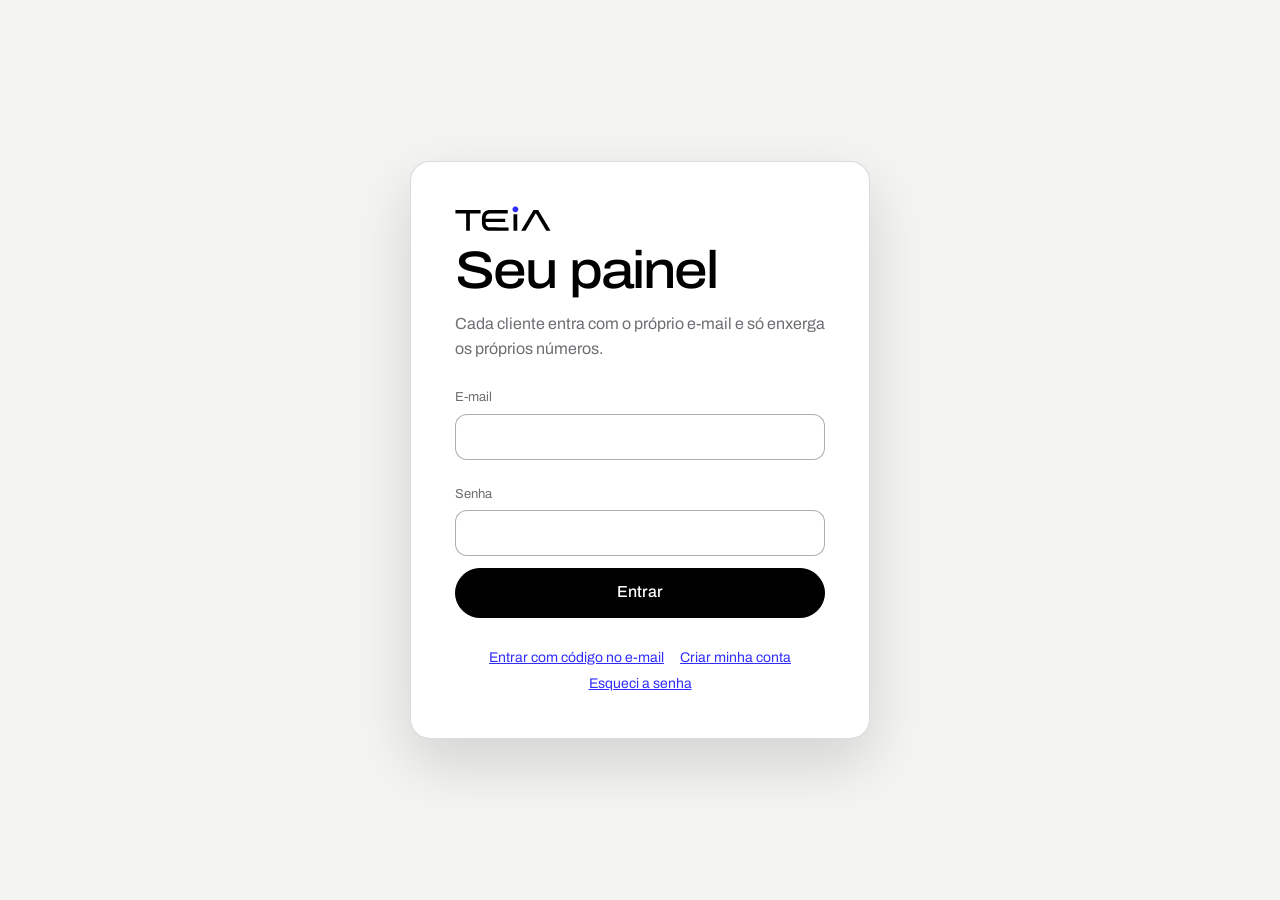
==== commit 02749fa5: "Painel publicado em 2026-11-11 13:12" ====
--- a/404/index.html
+++ b/404/index.html
@@ -1 +1 @@
-<!DOCTYPE html><!--U976cIo6XC9gjYV_JuhHy--><html lang="pt-BR"><head><meta charSet="utf-8"/><meta name="viewport" content="width=device-width, initial-scale=1, viewport-fit=cover"/><link rel="stylesheet" href="/_next/static/css/536e542ccf9cebaa.css" data-precedence="next"/><link rel="preload" as="script" fetchPriority="low" href="/_next/static/chunks/webpack-65e19be5b3fe325f.js"/><script src="/_next/static/chunks/4bd1b696-c023c6e3521b1417.js" async=""></script><script src="/_next/static/chunks/255-1f92380adbc6ec99.js" async=""></script><script src="/_next/static/chunks/main-app-36e6616048466139.js" async=""></script><script src="/_next/static/chunks/44530001-6a14ce924906b4cd.js" async=""></script><script src="/_next/static/chunks/650-1b08e0cdfdaf7376.js" async=""></script><script src="/_next/static/chunks/619-ba102abea3e3d0e4.js" async=""></script><script src="/_next/static/chunks/app/layout-f88095ba5ff86fb1.js" async=""></script><meta name="robots" content="noindex"/><link rel="preconnect" href="https://fonts.googleapis.com"/><link rel="preconnect" href="https://fonts.gstatic.com" crossorigin=""/><meta name="theme-color" content="#ffffff"/><title>Painel TEIA</title><meta name="description" content="Acompanhe o resultado do trabalho da TEIA no seu negócio."/><meta name="robots" content="noindex, nofollow"/><link rel="icon" href="/assets/favicon.svg"/><link rel="stylesheet" href="https://fonts.googleapis.com/css2?family=Archivo:wdth,wght@62..125,400..700&amp;family=JetBrains+Mono:wght@400;500&amp;display=swap"/><script src="/_next/static/chunks/polyfills-42372ed130431b0a.js" noModule=""></script></head><body><div hidden=""><!--$--><!--/$--></div><p class="carregando">Carregando…</p><script src="/_next/static/chunks/webpack-65e19be5b3fe325f.js" id="_R_" async=""></script><script>(self.__next_f=self.__next_f||[]).push([0])</script><script>self.__next_f.push([1,"1:\"$Sreact.fragment\"\n2:I[9160,[\"730\",\"static/chunks/44530001-6a14ce924906b4cd.js\",\"650\",\"static/chunks/650-1b08e0cdfdaf7376.js\",\"619\",\"static/chunks/619-ba102abea3e3d0e4.js\",\"177\",\"static/chunks/app/layout-f88095ba5ff86fb1.js\"],\"SessaoProvider\"]\n3:I[6975,[\"730\",\"static/chunks/44530001-6a14ce924906b4cd.js\",\"650\",\"static/chunks/650-1b08e0cdfdaf7376.js\",\"619\",\"static/chunks/619-ba102abea3e3d0e4.js\",\"177\",\"static/chunks/app/layout-f88095ba5ff86fb1.js\"],\"GlossarioProvider\"]\n4:I[9601,[\"730\",\"static/chunks/44530001-6a14ce924906b4cd.js\",\"650\",\"static/chunks/650-1b08e0cdfdaf7376.js\",\"619\",\"static/chunks/619-ba102abea3e3d0e4.js\",\"177\",\"static/chunks/app/layout-f88095ba5ff86fb1.js\"],\"Moldura\"]\n5:I[9766,[],\"\"]\n6:I[8924,[],\"\"]\n7:I[4431,[],\"OutletBoundary\"]\n9:I[5278,[],\"AsyncMetadataOutlet\"]\nb:I[4431,[],\"ViewportBoundary\"]\nd:I[4431,[],\"MetadataBoundary\"]\ne:\"$Sreact.suspense\"\n10:I[7150,[],\"\"]\n:HL[\"/_next/static/css/536e542ccf9cebaa.css\",\"style\"]\n"])</script><script>self.__next_f.push([1,"0:{\"P\":null,\"b\":\"U976cIo6XC9gjYV-JuhHy\",\"p\":\"\",\"c\":[\"\",\"_not-found\",\"\"],\"i\":false,\"f\":[[[\"\",{\"children\":[\"/_not-found\",{\"children\":[\"__PAGE__\",{}]}]},\"$undefined\",\"$undefined\",true],[\"\",[\"$\",\"$1\",\"c\",{\"children\":[[[\"$\",\"link\",\"0\",{\"rel\":\"stylesheet\",\"href\":\"/_next/static/css/536e542ccf9cebaa.css\",\"precedence\":\"next\",\"crossOrigin\":\"$undefined\",\"nonce\":\"$undefined\"}]],[\"$\",\"html\",null,{\"lang\":\"pt-BR\",\"children\":[[\"$\",\"head\",null,{\"children\":[[\"$\",\"link\",null,{\"rel\":\"preconnect\",\"href\":\"https://fonts.googleapis.com\"}],[\"$\",\"link\",null,{\"rel\":\"preconnect\",\"href\":\"https://fonts.gstatic.com\",\"crossOrigin\":\"\"}],[\"$\",\"link\",null,{\"rel\":\"stylesheet\",\"href\":\"https://fonts.googleapis.com/css2?family=Archivo:wdth,wght@62..125,400..700\u0026family=JetBrains+Mono:wght@400;500\u0026display=swap\"}]]}],[\"$\",\"body\",null,{\"children\":[\"$\",\"$L2\",null,{\"children\":[\"$\",\"$L3\",null,{\"children\":[\"$\",\"$L4\",null,{\"children\":[\"$\",\"$L5\",null,{\"parallelRouterKey\":\"children\",\"error\":\"$undefined\",\"errorStyles\":\"$undefined\",\"errorScripts\":\"$undefined\",\"template\":[\"$\",\"$L6\",null,{}],\"templateStyles\":\"$undefined\",\"templateScripts\":\"$undefined\",\"notFound\":\"$undefined\",\"forbidden\":\"$undefined\",\"unauthorized\":\"$undefined\"}]}]}]}]}]]}]]}],{\"children\":[\"/_not-found\",[\"$\",\"$1\",\"c\",{\"children\":[null,[\"$\",\"$L5\",null,{\"parallelRouterKey\":\"children\",\"error\":\"$undefined\",\"errorStyles\":\"$undefined\",\"errorScripts\":\"$undefined\",\"template\":[\"$\",\"$L6\",null,{}],\"templateStyles\":\"$undefined\",\"templateScripts\":\"$undefined\",\"notFound\":\"$undefined\",\"forbidden\":\"$undefined\",\"unauthorized\":\"$undefined\"}]]}],{\"children\":[\"__PAGE__\",[\"$\",\"$1\",\"c\",{\"children\":[[[\"$\",\"title\",null,{\"children\":\"404: This page could not be found.\"}],[\"$\",\"div\",null,{\"style\":{\"fontFamily\":\"system-ui,\\\"Segoe UI\\\",Roboto,Helvetica,Arial,sans-serif,\\\"Apple Color Emoji\\\",\\\"Segoe UI Emoji\\\"\",\"height\":\"100vh\",\"textAlign\":\"center\",\"display\":\"flex\",\"flexDirection\":\"column\",\"alignItems\":\"center\",\"justifyContent\":\"center\"},\"children\":[\"$\",\"div\",null,{\"children\":[[\"$\",\"style\",null,{\"dangerouslySetInnerHTML\":{\"__html\":\"body{color:#000;background:#fff;margin:0}.next-error-h1{border-right:1px solid rgba(0,0,0,.3)}@media (prefers-color-scheme:dark){body{color:#fff;background:#000}.next-error-h1{border-right:1px solid rgba(255,255,255,.3)}}\"}}],[\"$\",\"h1\",null,{\"className\":\"next-error-h1\",\"style\":{\"display\":\"inline-block\",\"margin\":\"0 20px 0 0\",\"padding\":\"0 23px 0 0\",\"fontSize\":24,\"fontWeight\":500,\"verticalAlign\":\"top\",\"lineHeight\":\"49px\"},\"children\":404}],[\"$\",\"div\",null,{\"style\":{\"display\":\"inline-block\"},\"children\":[\"$\",\"h2\",null,{\"style\":{\"fontSize\":14,\"fontWeight\":400,\"lineHeight\":\"49px\",\"margin\":0},\"children\":\"This page could not be found.\"}]}]]}]}]],null,[\"$\",\"$L7\",null,{\"children\":[\"$L8\",[\"$\",\"$L9\",null,{\"promise\":\"$@a\"}]]}]]}],{},null,false]},null,false]},null,false],[\"$\",\"$1\",\"h\",{\"children\":[[\"$\",\"meta\",null,{\"name\":\"robots\",\"content\":\"noindex\"}],[[\"$\",\"$Lb\",null,{\"children\":\"$Lc\"}],null],[\"$\",\"$Ld\",null,{\"children\":[\"$\",\"div\",null,{\"hidden\":true,\"children\":[\"$\",\"$e\",null,{\"fallback\":null,\"children\":\"$Lf\"}]}]}]]}],false]],\"m\":\"$undefined\",\"G\":[\"$10\",[]],\"s\":false,\"S\":true}\n"])</script><script>self.__next_f.push([1,"c:[[\"$\",\"meta\",\"0\",{\"charSet\":\"utf-8\"}],[\"$\",\"meta\",\"1\",{\"name\":\"viewport\",\"content\":\"width=device-width, initial-scale=1, viewport-fit=cover\"}],[\"$\",\"meta\",\"2\",{\"name\":\"theme-color\",\"content\":\"#ffffff\"}]]\n8:null\n"])</script><script>self.__next_f.push([1,"11:I[622,[],\"IconMark\"]\na:{\"metadata\":[[\"$\",\"title\",\"0\",{\"children\":\"Painel TEIA\"}],[\"$\",\"meta\",\"1\",{\"name\":\"description\",\"content\":\"Acompanhe o resultado do trabalho da TEIA no seu negócio.\"}],[\"$\",\"meta\",\"2\",{\"name\":\"robots\",\"content\":\"noindex, nofollow\"}],[\"$\",\"link\",\"3\",{\"rel\":\"icon\",\"href\":\"/assets/favicon.svg\"}],[\"$\",\"$L11\",\"4\",{}]],\"error\":null,\"digest\":\"$undefined\"}\n"])</script><script>self.__next_f.push([1,"f:\"$a:metadata\"\n"])</script></body></html>+<!DOCTYPE html><!--_UuEZNashrIshcuRhdkNW--><html lang="pt-BR"><head><meta charSet="utf-8"/><meta name="viewport" content="width=device-width, initial-scale=1, viewport-fit=cover"/><link rel="stylesheet" href="/_next/static/css/174a198a1aa38d07.css" data-precedence="next"/><link rel="preload" as="script" fetchPriority="low" href="/_next/static/chunks/webpack-65e19be5b3fe325f.js"/><script src="/_next/static/chunks/4bd1b696-c023c6e3521b1417.js" async=""></script><script src="/_next/static/chunks/255-1f92380adbc6ec99.js" async=""></script><script src="/_next/static/chunks/main-app-36e6616048466139.js" async=""></script><script src="/_next/static/chunks/44530001-6a14ce924906b4cd.js" async=""></script><script src="/_next/static/chunks/650-1b08e0cdfdaf7376.js" async=""></script><script src="/_next/static/chunks/619-ba102abea3e3d0e4.js" async=""></script><script src="/_next/static/chunks/app/layout-c8887bdbadf7d59d.js" async=""></script><meta name="robots" content="noindex"/><link rel="preconnect" href="https://fonts.googleapis.com"/><link rel="preconnect" href="https://fonts.gstatic.com" crossorigin=""/><meta name="theme-color" content="#ffffff"/><title>Painel TEIA</title><meta name="description" content="Acompanhe o resultado do trabalho da TEIA no seu negócio."/><meta name="robots" content="noindex, nofollow"/><link rel="icon" href="/assets/favicon.svg"/><link rel="stylesheet" href="https://fonts.googleapis.com/css2?family=Archivo:wdth,wght@62..125,400..700&amp;family=JetBrains+Mono:wght@400;500&amp;display=swap"/><script src="/_next/static/chunks/polyfills-42372ed130431b0a.js" noModule=""></script></head><body><div hidden=""><!--$--><!--/$--></div><p class="carregando">Carregando…</p><script src="/_next/static/chunks/webpack-65e19be5b3fe325f.js" id="_R_" async=""></script><script>(self.__next_f=self.__next_f||[]).push([0])</script><script>self.__next_f.push([1,"1:\"$Sreact.fragment\"\n2:I[9160,[\"730\",\"static/chunks/44530001-6a14ce924906b4cd.js\",\"650\",\"static/chunks/650-1b08e0cdfdaf7376.js\",\"619\",\"static/chunks/619-ba102abea3e3d0e4.js\",\"177\",\"static/chunks/app/layout-c8887bdbadf7d59d.js\"],\"SessaoProvider\"]\n3:I[6975,[\"730\",\"static/chunks/44530001-6a14ce924906b4cd.js\",\"650\",\"static/chunks/650-1b08e0cdfdaf7376.js\",\"619\",\"static/chunks/619-ba102abea3e3d0e4.js\",\"177\",\"static/chunks/app/layout-c8887bdbadf7d59d.js\"],\"GlossarioProvider\"]\n4:I[9601,[\"730\",\"static/chunks/44530001-6a14ce924906b4cd.js\",\"650\",\"static/chunks/650-1b08e0cdfdaf7376.js\",\"619\",\"static/chunks/619-ba102abea3e3d0e4.js\",\"177\",\"static/chunks/app/layout-c8887bdbadf7d59d.js\"],\"Moldura\"]\n5:I[9766,[],\"\"]\n6:I[8924,[],\"\"]\n7:I[4431,[],\"OutletBoundary\"]\n9:I[5278,[],\"AsyncMetadataOutlet\"]\nb:I[4431,[],\"ViewportBoundary\"]\nd:I[4431,[],\"MetadataBoundary\"]\ne:\"$Sreact.suspense\"\n10:I[7150,[],\"\"]\n:HL[\"/_next/static/css/174a198a1aa38d07.css\",\"style\"]\n"])</script><script>self.__next_f.push([1,"0:{\"P\":null,\"b\":\"_UuEZNashrIshcuRhdkNW\",\"p\":\"\",\"c\":[\"\",\"_not-found\",\"\"],\"i\":false,\"f\":[[[\"\",{\"children\":[\"/_not-found\",{\"children\":[\"__PAGE__\",{}]}]},\"$undefined\",\"$undefined\",true],[\"\",[\"$\",\"$1\",\"c\",{\"children\":[[[\"$\",\"link\",\"0\",{\"rel\":\"stylesheet\",\"href\":\"/_next/static/css/174a198a1aa38d07.css\",\"precedence\":\"next\",\"crossOrigin\":\"$undefined\",\"nonce\":\"$undefined\"}]],[\"$\",\"html\",null,{\"lang\":\"pt-BR\",\"children\":[[\"$\",\"head\",null,{\"children\":[[\"$\",\"link\",null,{\"rel\":\"preconnect\",\"href\":\"https://fonts.googleapis.com\"}],[\"$\",\"link\",null,{\"rel\":\"preconnect\",\"href\":\"https://fonts.gstatic.com\",\"crossOrigin\":\"\"}],[\"$\",\"link\",null,{\"rel\":\"stylesheet\",\"href\":\"https://fonts.googleapis.com/css2?family=Archivo:wdth,wght@62..125,400..700\u0026family=JetBrains+Mono:wght@400;500\u0026display=swap\"}]]}],[\"$\",\"body\",null,{\"children\":[\"$\",\"$L2\",null,{\"children\":[\"$\",\"$L3\",null,{\"children\":[\"$\",\"$L4\",null,{\"children\":[\"$\",\"$L5\",null,{\"parallelRouterKey\":\"children\",\"error\":\"$undefined\",\"errorStyles\":\"$undefined\",\"errorScripts\":\"$undefined\",\"template\":[\"$\",\"$L6\",null,{}],\"templateStyles\":\"$undefined\",\"templateScripts\":\"$undefined\",\"notFound\":\"$undefined\",\"forbidden\":\"$undefined\",\"unauthorized\":\"$undefined\"}]}]}]}]}]]}]]}],{\"children\":[\"/_not-found\",[\"$\",\"$1\",\"c\",{\"children\":[null,[\"$\",\"$L5\",null,{\"parallelRouterKey\":\"children\",\"error\":\"$undefined\",\"errorStyles\":\"$undefined\",\"errorScripts\":\"$undefined\",\"template\":[\"$\",\"$L6\",null,{}],\"templateStyles\":\"$undefined\",\"templateScripts\":\"$undefined\",\"notFound\":\"$undefined\",\"forbidden\":\"$undefined\",\"unauthorized\":\"$undefined\"}]]}],{\"children\":[\"__PAGE__\",[\"$\",\"$1\",\"c\",{\"children\":[[[\"$\",\"title\",null,{\"children\":\"404: This page could not be found.\"}],[\"$\",\"div\",null,{\"style\":{\"fontFamily\":\"system-ui,\\\"Segoe UI\\\",Roboto,Helvetica,Arial,sans-serif,\\\"Apple Color Emoji\\\",\\\"Segoe UI Emoji\\\"\",\"height\":\"100vh\",\"textAlign\":\"center\",\"display\":\"flex\",\"flexDirection\":\"column\",\"alignItems\":\"center\",\"justifyContent\":\"center\"},\"children\":[\"$\",\"div\",null,{\"children\":[[\"$\",\"style\",null,{\"dangerouslySetInnerHTML\":{\"__html\":\"body{color:#000;background:#fff;margin:0}.next-error-h1{border-right:1px solid rgba(0,0,0,.3)}@media (prefers-color-scheme:dark){body{color:#fff;background:#000}.next-error-h1{border-right:1px solid rgba(255,255,255,.3)}}\"}}],[\"$\",\"h1\",null,{\"className\":\"next-error-h1\",\"style\":{\"display\":\"inline-block\",\"margin\":\"0 20px 0 0\",\"padding\":\"0 23px 0 0\",\"fontSize\":24,\"fontWeight\":500,\"verticalAlign\":\"top\",\"lineHeight\":\"49px\"},\"children\":404}],[\"$\",\"div\",null,{\"style\":{\"display\":\"inline-block\"},\"children\":[\"$\",\"h2\",null,{\"style\":{\"fontSize\":14,\"fontWeight\":400,\"lineHeight\":\"49px\",\"margin\":0},\"children\":\"This page could not be found.\"}]}]]}]}]],null,[\"$\",\"$L7\",null,{\"children\":[\"$L8\",[\"$\",\"$L9\",null,{\"promise\":\"$@a\"}]]}]]}],{},null,false]},null,false]},null,false],[\"$\",\"$1\",\"h\",{\"children\":[[\"$\",\"meta\",null,{\"name\":\"robots\",\"content\":\"noindex\"}],[[\"$\",\"$Lb\",null,{\"children\":\"$Lc\"}],null],[\"$\",\"$Ld\",null,{\"children\":[\"$\",\"div\",null,{\"hidden\":true,\"children\":[\"$\",\"$e\",null,{\"fallback\":null,\"children\":\"$Lf\"}]}]}]]}],false]],\"m\":\"$undefined\",\"G\":[\"$10\",[]],\"s\":false,\"S\":true}\n"])</script><script>self.__next_f.push([1,"c:[[\"$\",\"meta\",\"0\",{\"charSet\":\"utf-8\"}],[\"$\",\"meta\",\"1\",{\"name\":\"viewport\",\"content\":\"width=device-width, initial-scale=1, viewport-fit=cover\"}],[\"$\",\"meta\",\"2\",{\"name\":\"theme-color\",\"content\":\"#ffffff\"}]]\n8:null\n"])</script><script>self.__next_f.push([1,"11:I[622,[],\"IconMark\"]\na:{\"metadata\":[[\"$\",\"title\",\"0\",{\"children\":\"Painel TEIA\"}],[\"$\",\"meta\",\"1\",{\"name\":\"description\",\"content\":\"Acompanhe o resultado do trabalho da TEIA no seu negócio.\"}],[\"$\",\"meta\",\"2\",{\"name\":\"robots\",\"content\":\"noindex, nofollow\"}],[\"$\",\"link\",\"3\",{\"rel\":\"icon\",\"href\":\"/assets/favicon.svg\"}],[\"$\",\"$L11\",\"4\",{}]],\"error\":null,\"digest\":\"$undefined\"}\n"])</script><script>self.__next_f.push([1,"f:\"$a:metadata\"\n"])</script></body></html>
--- a/_next/static/css/174a198a1aa38d07.css
+++ b/_next/static/css/174a198a1aa38d07.css
@@ -0,0 +1 @@
+:root{--bg:#fff;--ink:#000;--muted:#6e6e73;--panel:#f4f4f2;--stage:#b9bcc0;--line:rgba(0,0,0,.14);--line-2:rgba(0,0,0,.32);--accent:#312dfb;--accent-soft:rgba(49,45,251,.09);--accent-mid:rgba(49,45,251,.35);--radius:20px;--radius-sm:12px;--radius-pill:999px;--shadow:0 24px 60px rgba(0,0,0,.14);--tr:240ms cubic-bezier(.4,0,.2,1);--tr-slow:900ms cubic-bezier(.4,0,.2,1);--max:1240px;--section:clamp(72px,9vw,140px);--gutter:clamp(16px,4.2vw,48px);--head-h:64px}*,:after,:before{box-sizing:border-box}html{scroll-behavior:smooth;-webkit-text-size-adjust:100%}body,html{background:var(--bg)}body{margin:0;color:var(--ink);font-family:Archivo,Helvetica Neue,Helvetica,Arial,sans-serif;font-size:clamp(1rem,1.05vw,1.0625rem);line-height:1.55;overflow-x:hidden;-webkit-font-smoothing:antialiased}h1,h2,h3{font-weight:500;font-variation-settings:"wdth" 112;letter-spacing:-.035em;line-height:1;margin:0;text-wrap:balance}h1{font-size:clamp(2.2rem,6vw,4.6rem)}h2{font-size:clamp(1.8rem,4.4vw,3.3rem)}h3{font-size:clamp(1.1rem,1.8vw,1.4rem);letter-spacing:-.02em;line-height:1.15}p{margin:0;max-width:62ch}button{font:inherit;color:inherit}.mono{font-size:.75rem;letter-spacing:.02em}.eyebrow,.mono{font-family:JetBrains Mono,ui-monospace,monospace}.eyebrow{font-size:.6875rem;letter-spacing:.16em;text-transform:uppercase;margin-bottom:22px}.eyebrow,.muted{color:var(--muted)}.wrap{max-width:var(--max);margin:0 auto;padding:0 var(--gutter)}:focus-visible{outline:2px solid var(--accent);outline-offset:3px}.aviso{background:var(--ink);color:#fff;text-align:center;padding:8px var(--gutter);font-family:JetBrains Mono,monospace;font-size:.6875rem;letter-spacing:.08em}.aviso b{color:#fff;font-weight:500;border-bottom:1px solid var(--accent)}header.topo{position:sticky;top:0;z-index:40;background:rgba(255,255,255,.96);border-bottom:var(--line-w,1px) solid var(--line)}.topo .wrap{height:var(--head-h);display:flex;align-items:center;justify-content:space-between;gap:16px}.logo{display:block;width:84px;color:var(--ink)}.logo svg{display:block;width:100%;height:auto}.logo .teia-ponto{fill:var(--accent);transform-box:fill-box;transform-origin:center;transition:transform var(--tr)}.clientes{display:flex;gap:6px;flex-wrap:wrap;justify-content:flex-end}.clientes button{border:1px solid var(--line-2);background:transparent;border-radius:var(--radius-pill);padding:7px 14px;font-size:13px;font-weight:500;cursor:pointer;transition:var(--tr);min-height:36px}.clientes button:hover{border-color:var(--accent);color:var(--accent)}.clientes button[aria-pressed=true]{background:var(--ink);color:#fff;border-color:var(--ink)}.clientes{align-items:center}.badge{display:inline-grid;place-items:center;min-width:18px;height:18px;border-radius:999px;background:var(--accent);color:#fff;font-size:10px;font-weight:600;margin-left:4px;padding:0 5px}#conta[hidden],.badge:empty{display:none}.conta-topo{padding:56px 0 8px}.conta-bloco{padding:56px 0;border-top:1px solid var(--line)}.conta-bloco:first-of-type{border-top:0}.conta-bloco>.eyebrow{margin-bottom:12px}.conta-bloco>h2{margin-bottom:28px;font-size:clamp(1.6rem,3.4vw,2.6rem)}.ficha{display:grid;grid-template-columns:repeat(3,minmax(0,1fr));gap:1px;background:var(--line);border:1px solid var(--line);border-radius:var(--radius);overflow:hidden}.ficha>div{background:#fff;padding:18px 20px}.ficha .rot{display:block;margin-bottom:6px}.ficha b{font-weight:500;overflow-wrap:anywhere}.plano-atual{display:grid;grid-template-columns:minmax(0,.8fr) minmax(0,1.6fr);gap:16px;align-items:start}.cartao{border:1px solid var(--line);border-radius:var(--radius);padding:24px}.cartao.escuro{background:var(--ink);color:#fff;border-color:var(--ink)}.cartao.escuro .leg,.cartao.escuro .rot{color:rgba(255,255,255,.62)}.cartao h3{margin:8px 0 6px}.preco{font-size:clamp(1.8rem,3.4vw,2.6rem);font-weight:600;letter-spacing:-.04em;font-variant-numeric:tabular-nums;margin:12px 0 4px}.preco small{font-size:.4em;font-weight:500;letter-spacing:0;opacity:.7}.lista{list-style:none;margin:16px 0 0;padding:0;display:grid;gap:8px;font-size:.9rem}.lista li{display:grid;grid-template-columns:14px 1fr;gap:10px;align-items:baseline}.lista li:before{content:"";width:6px;height:6px;border-radius:50%;background:var(--accent);transform:translateY(-1px)}.vigencia{margin-top:18px}.vigencia .trilho{height:6px;border-radius:6px;background:rgba(255,255,255,.18);overflow:hidden;margin:10px 0 6px}.vigencia .trilho i{display:block;height:100%;background:var(--accent);border-radius:6px}.linha-dado{display:flex;justify-content:space-between;gap:12px;padding:10px 0;border-bottom:1px solid var(--line);font-size:.9rem}.linha-dado:last-of-type{border-bottom:0}.btn-sec{min-height:44px;border-radius:var(--radius-pill);border:1px solid var(--line-2);background:transparent;padding:0 18px;font-weight:500;cursor:pointer;transition:var(--tr)}.btn-sec:hover{border-color:var(--accent);color:var(--accent)}.btn-pri{min-height:44px;border-radius:var(--radius-pill);border:1px solid var(--ink);background:var(--ink);color:#fff;padding:0 18px;font-weight:500;cursor:pointer;transition:var(--tr)}.btn-pri:hover{background:var(--accent);border-color:var(--accent)}.planos{display:grid;grid-template-columns:repeat(3,minmax(0,1fr));gap:16px}.plano{border:1px solid var(--line);border-radius:var(--radius);padding:24px;display:flex;flex-direction:column;transition:border-color var(--tr)}.plano:hover{border-color:var(--accent)}.plano.tem{background:var(--panel)}.plano .selo-p{align-self:flex-start;font-family:JetBrains Mono,monospace;font-size:.625rem;letter-spacing:.1em;text-transform:uppercase;border-radius:999px;padding:4px 10px;border:1px solid var(--line-2);color:var(--muted)}.plano .selo-p.sugerido{background:var(--accent);border-color:var(--accent);color:#fff}.plano .porque{margin-top:14px;padding:12px 14px;border-radius:var(--radius-sm);background:var(--accent-soft);font-size:.875rem}.plano .porque:before{content:"Por que para você";display:block;font-family:JetBrains Mono,monospace;font-size:.6rem;letter-spacing:.12em;text-transform:uppercase;color:var(--accent);margin-bottom:4px}.plano .acoes{margin-top:auto;padding-top:20px}.produtos{display:grid;gap:16px}.cab-prod{display:flex;justify-content:space-between;align-items:center;gap:12px;margin-bottom:14px}.cab-prod h3{margin:0}.pilhas{display:grid;grid-template-columns:repeat(2,minmax(0,1fr));gap:20px}.pilha .rot{margin-bottom:6px;display:block}.pilha .linha-dado{font-size:.85rem;padding:7px 0}.pilha .linha-dado>:last-child{white-space:nowrap}.pilha .total{border-top:1px solid var(--ink);margin-top:4px}.pilha .voce b{color:var(--accent);font-size:1.05rem}.chip-st{font-family:JetBrains Mono,monospace;font-size:.625rem;letter-spacing:.08em;text-transform:uppercase;border-radius:999px;padding:4px 10px;white-space:nowrap}.chip-st.no-ar{background:var(--accent);color:#fff}.chip-st.entrega{border:1px solid var(--ink)}.plano.bloq{opacity:.7}.outros{margin-top:24px}.outros summary{cursor:pointer;font-weight:500;padding:12px 0;color:var(--muted)}.outros summary:hover{color:var(--accent)}.cartao.escuro .linha-dado{border-color:rgba(255,255,255,.18)}@media (max-width:900px){.pilhas{grid-template-columns:minmax(0,1fr)}}.feed{display:grid;gap:10px}.saude{margin-top:12px;padding:14px 18px;border:1px solid var(--line);border-radius:var(--radius-sm);max-width:560px}.saude ul{list-style:none;margin:8px 0 0;padding:0;display:grid;gap:6px;font-size:.9rem}.saude li{display:flex;gap:10px;align-items:center}.luz{width:10px;height:10px;border-radius:50%;flex:none;background:var(--accent)}.saude li.atencao .luz{background:#fff;border:2px solid var(--ink)}.saude li.atencao{font-weight:500}.termo{border:0;background:var(--accent-soft);color:var(--accent);border-radius:6px;padding:1px 6px;font:inherit;font-weight:500;cursor:pointer;text-decoration:underline dotted;text-underline-offset:3px}.termo:hover{background:var(--accent);color:#fff}.termo-janela{position:fixed;inset:0;background:rgba(0,0,0,.4);display:grid;place-items:center;padding:var(--gutter);z-index:95}.termo-janela[hidden]{display:none}.termo-caixa{background:#fff;border-radius:var(--radius);padding:28px;max-width:460px;box-shadow:var(--shadow);display:grid;gap:12px}.falar-teia{position:fixed;left:clamp(12px,2vw,28px);bottom:clamp(12px,2vw,24px);z-index:36;background:var(--ink);color:#fff;border-radius:999px;padding:12px 18px;font-weight:500;font-size:.9rem;box-shadow:var(--shadow);transition:var(--tr)}.falar-teia:hover{background:var(--accent)}.como-sabemos{margin-top:24px;padding:18px 20px;background:var(--panel);border-radius:var(--radius-sm)}.como-sabemos ol{margin:10px 0 0;padding-left:20px;display:grid;gap:8px;font-size:.9rem}.conversa{grid-template-columns:minmax(0,1fr) auto auto}.contestar{border:0;background:transparent;color:var(--muted);font-size:.8125rem;text-decoration:underline;cursor:pointer}.chip-st.analise{background:var(--panel);color:var(--ink)}.ap-dois{display:grid;grid-template-columns:minmax(0,1fr) auto minmax(0,1fr);gap:16px;align-items:stretch}.ap-rede{border:1px solid var(--line);border-radius:var(--radius);padding:22px;display:grid;gap:8px;align-content:start}.ap-rede h3{margin:0}.ap-meio{display:grid;place-items:center;align-content:center;gap:4px;text-align:center;padding:12px;font-size:.8125rem;color:var(--muted)}.ap-meio b{background:var(--ink);color:#fff;border-radius:999px;padding:10px 16px;font-size:.95rem}.ap-funil-box{margin-top:0}.abas-ap{margin-bottom:18px;flex-wrap:wrap}[data-aba-ap][hidden]{display:none}details.como-sabemos summary{cursor:pointer;list-style:none}details.como-sabemos summary::-webkit-details-marker{display:none}.ap-funil{display:grid;gap:8px}.ap-etapa{display:grid;grid-template-columns:minmax(0,1.3fr) minmax(0,1fr);gap:16px;align-items:center}.ap-barra{width:var(--w);min-width:150px;margin:0 auto;background:var(--accent);color:#fff;border-radius:10px;padding:12px 16px;display:grid;gap:2px;transform:scaleX(.2);opacity:.3;transition:transform .9s cubic-bezier(.4,0,.2,1),opacity .9s}.ap-barra .termo{background:rgba(255,255,255,.2);color:#fff}.ap-barra span{font-size:.8125rem;opacity:.85}.fx-topo .ap-barra{background:#8986fd}.fx-cliente .ap-barra{background:var(--ink)}.ap-funil.vivo .ap-barra{transform:none;opacity:1}.ap-info{display:grid;gap:2px}.num-p{font-size:1.2rem;font-weight:600;letter-spacing:-.02em}.leitor{display:grid;grid-template-columns:minmax(0,1fr) minmax(0,1fr);gap:16px;margin-top:0;border:1px solid var(--line);border-radius:var(--radius);padding:24px}.leitor-linha{display:flex;justify-content:space-between;align-items:center;gap:12px;padding:10px 0;border-bottom:1px solid var(--line)}.leitor-resultado{background:var(--panel);border-radius:var(--radius-sm);padding:20px}.leitor-resultado h3{margin:6px 0 8px}.decisao{margin-top:14px;padding:14px;background:var(--ink);color:#fff;border-radius:var(--radius-sm)}.decisao .rot{color:rgba(255,255,255,.6)}.ap-dois2{display:grid;grid-template-columns:minmax(0,1.4fr) minmax(0,1fr);gap:16px;margin-top:0}.seu-anuncio{padding:12px 0;border-bottom:1px solid var(--line);display:grid;gap:4px;font-size:.9rem}.num-tres{display:grid;grid-template-columns:repeat(3,minmax(0,1fr));gap:16px}.tab-av{width:100%;border-collapse:collapse;font-size:.85rem}.tab-av th{font-family:JetBrains Mono,monospace;font-size:.6rem;letter-spacing:.06em;text-transform:uppercase;color:var(--muted);text-align:left;font-weight:400;padding:6px 4px}.tab-av td,.tab-av th{border-bottom:1px solid var(--line)}.tab-av td{padding:8px 4px}.sobe{color:var(--accent)}.desce,.sobe{font-weight:600}.desce{color:var(--ink)}.antes-depois{margin-top:20px;border:1px solid var(--line);border-radius:var(--radius);padding:22px}.antes-depois:empty{display:none}.ad-linha{display:grid;grid-template-columns:200px minmax(0,1fr);gap:16px;align-items:center;padding:10px 0}.ad-barras{display:grid;gap:6px}.ad-b{height:28px;border-radius:8px;width:var(--w);min-width:110px;display:flex;align-items:center;padding:0 10px;font-size:.8125rem;transform-origin:left;transform:scaleX(.05);transition:transform 1.1s cubic-bezier(.4,0,.2,1)}.ad-b.antes{background:var(--panel);color:var(--ink)}.ad-b.depois{background:var(--accent);color:#fff}.antes-depois.vivo .ad-b{transform:none}.painel-graf svg rect[data-dica]{transform-box:fill-box;transform-origin:50% 100%;animation:crescerY .9s cubic-bezier(.4,0,.2,1) both;animation-play-state:paused}#graf-ativos svg rect[data-dica]{transform-origin:0 50%;animation-name:crescerX}.painel-graf svg polyline{stroke-dasharray:2000;stroke-dashoffset:2000;animation:desenhar 1.6s cubic-bezier(.4,0,.2,1) forwards;animation-play-state:paused}.painel-graf.vivo svg polyline,.painel-graf.vivo svg rect[data-dica]{animation-play-state:running}@keyframes crescerY{0%{transform:scaleY(0)}to{transform:none}}@keyframes crescerX{0%{transform:scaleX(0)}to{transform:none}}@keyframes desenhar{to{stroke-dashoffset:0}}.prova-mini{font-size:.72rem;color:var(--accent);margin-left:6px}.saude-num{display:inline-grid;place-items:center;width:38px;height:28px;border-radius:8px;font-weight:600}.saude-num.boa{background:var(--accent);color:#fff}.saude-num.media{background:var(--accent-soft);color:var(--accent)}.saude-num.fraca{background:var(--ink);color:#fff}@media (prefers-reduced-motion:reduce){.painel-graf svg polyline,.painel-graf svg rect{animation:none;stroke-dashoffset:0}.ad-b,.ap-barra{transform:none;opacity:1;transition:none}}@media (max-width:900px){.ad-linha,.ap-dois,.ap-dois2,.ap-etapa,.conversa,.leitor,.num-tres{grid-template-columns:minmax(0,1fr)}.falar-teia{padding:10px 14px;font-size:.8125rem}}.resumo{margin-top:22px;padding:16px 18px;border:1px solid var(--line);border-radius:var(--radius-sm);max-width:560px}.resumo ol{margin:8px 0 0;padding-left:20px;display:grid;gap:6px;font-size:.95rem}.fases-bloco{display:grid;grid-template-columns:minmax(0,1.2fr) minmax(0,1fr);gap:24px;margin-top:28px}.fases{list-style:none;padding:0;margin:10px 0 12px;display:grid;grid-template-columns:repeat(4,1fr);gap:6px}.fases li{border-top:4px solid var(--line);padding-top:10px;display:grid;gap:2px;font-size:.8125rem;color:var(--muted)}.fases li b{color:var(--ink);font-weight:600}.fases li small{font-size:.75rem}.fases li.feita{border-color:var(--ink)}.fases li.atual{border-color:var(--accent)}.fases li.atual b{color:var(--accent)}.marcos{list-style:none;padding:0;margin:10px 0 12px;display:grid;gap:10px}.marcos li{display:flex;gap:10px;align-items:center;color:var(--muted)}.marcos li.ok{color:var(--ink);font-weight:500}.bolinha{width:14px;height:14px;border-radius:50%;border:2px solid var(--line-2);flex:none}.marcos li.ok .bolinha{background:var(--accent);border-color:var(--accent)}.prova{font-size:.8125rem;color:var(--accent);white-space:nowrap;text-decoration:underline;text-underline-offset:3px}.pendencias{display:grid;gap:10px}.pend{grid-template-columns:minmax(0,1fr) auto;align-items:center;padding:16px 20px;border:1px solid var(--line);border-radius:var(--radius-sm)}.pend,.rep-dois{display:grid;gap:16px}.rep-dois{grid-template-columns:minmax(0,1fr) minmax(0,1fr);margin-top:16px}.grade-mapa{display:grid;grid-template-columns:repeat(5,1fr);gap:4px;max-width:320px}.grade-mapa span{aspect-ratio:1;display:grid;place-items:center;border-radius:6px;font-family:JetBrains Mono,monospace;font-size:.75rem}.grade-mapa .top{background:var(--accent);color:#fff}.grade-mapa .meio{background:var(--accent-mid);color:var(--ink)}.grade-mapa .fora{background:var(--panel);color:var(--muted)}details.gestor{border:1px solid var(--line);border-radius:var(--radius);padding:8px 24px}details.gestor>summary{cursor:pointer;list-style:none;display:flex;justify-content:space-between;align-items:center;gap:16px;padding:16px 0}details.gestor>summary::-webkit-details-marker{display:none}details.gestor>summary>span:first-child{display:grid;gap:6px}details.gestor .abrir{font-size:.8125rem;border:1px solid var(--line-2);border-radius:999px;padding:6px 14px}details.gestor[open] .abrir{border-color:var(--accent);color:var(--accent)}details.gestor section.cap{border-top:1px solid var(--line);padding:48px 0}details.gestor .wrap{padding:0}.entregue{list-style:none;padding:0;margin:4px 0 10px;display:grid;gap:6px;font-size:.85rem}.entregue li{display:flex;justify-content:space-between;gap:10px;align-items:baseline}.entregue li:before{content:"";width:6px;height:6px;border-radius:50%;background:var(--accent);flex:none;transform:translateY(-2px)}.entregue li span{flex:1}.entregue a{font-size:.75rem;color:var(--accent);white-space:nowrap}details.valores{margin-top:10px}details.valores summary{cursor:pointer;font-size:.8125rem;color:var(--muted);padding:6px 0}.custos{grid-template-columns:minmax(0,1.1fr) minmax(0,1fr);align-items:start}.custos,.dominio{display:grid;gap:16px}.dominio{grid-template-columns:minmax(0,1fr) auto;align-items:center}.dominio b{display:block;font-size:1.15rem;margin:4px 0}.contagem{text-align:center}.contagem .num{margin:0}.contagem small{font-size:.75rem;color:var(--muted)}.dominio.urgente .contagem .num{color:var(--accent)}.dominio-barra{height:6px;background:var(--panel);border-radius:6px;margin-top:14px;overflow:hidden}.dominio-barra i{display:block;height:100%;background:var(--accent)}@media (max-width:900px){.custos,.fases-bloco,.rep-dois{grid-template-columns:minmax(0,1fr)}.fases{grid-template-columns:repeat(2,1fr)}.pend{grid-template-columns:minmax(0,1fr)}}#admin[hidden]{display:none}.abas-admin{margin:8px 0 28px}.tab-admin{width:100%;border-collapse:collapse;font-size:.9rem}.tab-admin th{font-family:JetBrains Mono,monospace;font-size:.625rem;letter-spacing:.08em;text-transform:uppercase;color:var(--muted);text-align:left;font-weight:400;padding:10px 8px}.tab-admin td,.tab-admin th{border-bottom:1px solid var(--line)}.tab-admin td{padding:14px 8px;vertical-align:middle}.chip-st.sem{background:var(--ink);color:#fff}.num-in{width:110px;min-height:40px;border:1px solid var(--line-2);border-radius:var(--radius-sm);padding:0 10px;font:inherit}#otp-codigo:focus,.campo input:focus,.campo select:focus,.campo textarea:focus,.num-in:focus{outline:none;border-color:var(--accent);box-shadow:0 0 0 4px var(--accent-soft)}.prop-grade{display:grid;grid-template-columns:minmax(0,1.2fr) minmax(0,1fr);gap:24px;align-items:start}.prop-lista{display:grid;gap:8px}.prop-item{border:1px solid var(--line);border-radius:var(--radius-sm);padding:12px 14px}.prop-item.on{border-color:var(--accent);background:var(--accent-soft)}.prop-check{display:flex;gap:10px;align-items:baseline;cursor:pointer}.prop-valores{display:flex;gap:12px;flex-wrap:wrap;margin-top:10px;padding-left:24px}.prop-valores label{gap:4px;font-size:.75rem}.campo,.prop-valores label{display:grid;color:var(--muted)}.campo{gap:6px;font-size:.8125rem;margin-top:12px}.campo input,.campo select,.campo textarea{min-height:46px;border:1px solid var(--line-2);border-radius:var(--radius-sm);padding:10px 14px;font:inherit;color:var(--ink);background:#fff;width:100%}.campos-2{display:grid;grid-template-columns:repeat(2,minmax(0,1fr));gap:0 16px}.ajuda{font-size:.75rem;color:var(--muted)}.erro-txt{color:var(--ink);font-weight:600;margin-top:10px;font-size:.875rem}.onboarding{position:fixed;inset:0;z-index:85;background:var(--panel);overflow-y:auto;padding:var(--gutter)}.onboarding[hidden]{display:none}.ob-caixa{max-width:760px;margin:0 auto;background:#fff;border:1px solid var(--line);border-radius:var(--radius);box-shadow:var(--shadow);padding:clamp(20px,4vw,44px)}.ob-topo{display:flex;justify-content:space-between;align-items:center;margin-bottom:28px}.ob-trilha{list-style:none;display:grid;grid-template-columns:repeat(4,1fr);gap:6px;padding:0;margin:26px 0 8px;counter-reset:p}.ob-trilha li{counter-increment:p;font-size:.75rem;color:var(--muted);border-top:3px solid var(--line);padding-top:8px}.ob-trilha li:before{content:counter(p) ". ";font-family:JetBrains Mono,monospace}.ob-trilha li.feito{border-color:var(--ink);color:var(--ink)}.ob-trilha li.atual{border-color:var(--accent);color:var(--accent);font-weight:600}.ob-erros{margin:14px 0 0;padding:12px 16px 12px 32px;border:1px solid var(--ink);border-radius:var(--radius-sm);font-size:.875rem}.ob-passo{margin-top:12px}.ob-passo>.btn-sec{margin-top:18px}.ob-nav{display:flex;justify-content:space-between;gap:10px;margin-top:28px}.ob-nav #ob-seguir{margin-left:auto}.check{display:flex;gap:10px;align-items:flex-start;margin-top:16px;font-size:.9rem;cursor:pointer}.check input{width:18px;height:18px;margin-top:2px;accent-color:var(--accent);flex:none}.ob-contrato{margin-top:16px;max-height:380px;overflow-y:auto;border:1px solid var(--line);border-radius:var(--radius-sm);padding:18px 20px;font-size:.875rem;line-height:1.6;background:#fff}.ob-contrato h4{margin:16px 0 4px;font-size:.9rem}.ob-contrato h4:first-child{margin-top:0}.ob-contrato p{max-width:none}.hash{font-family:JetBrains Mono,monospace;font-size:.6875rem;word-break:break-all;font-weight:400;text-align:right}.otp{position:fixed;inset:0;background:rgba(0,0,0,.45);display:grid;place-items:center;padding:var(--gutter);z-index:90}.otp[hidden]{display:none}.otp-caixa{background:#fff;border-radius:var(--radius);padding:28px;max-width:420px;width:100%;box-shadow:var(--shadow)}#otp-codigo{width:100%;min-height:56px;border:1px solid var(--line-2);border-radius:var(--radius-sm);text-align:center;font-family:JetBrains Mono,monospace;font-size:1.6rem;letter-spacing:.4em}@media (max-width:900px){.campos-2,.prop-grade{grid-template-columns:minmax(0,1fr)}.ob-trilha li{font-size:.6875rem}}.item-feed{display:grid;grid-template-columns:110px minmax(0,1fr) auto;gap:16px;align-items:start;padding:18px 20px;border:1px solid var(--line);border-radius:var(--radius-sm)}.item-feed .tipo{font-family:JetBrains Mono,monospace;font-size:.625rem;letter-spacing:.1em;text-transform:uppercase;border-radius:999px;padding:5px 10px;text-align:center}.tipo.aviso{background:var(--ink);color:#fff}.tipo.vigencia{border:1px solid var(--ink)}.tipo.novidade{background:var(--accent);color:#fff}.tipo.dica{background:var(--panel)}.item-feed b{display:block;margin-bottom:2px;font-weight:600}.item-feed .data{font-family:JetBrains Mono,monospace;font-size:.6875rem;color:var(--muted);white-space:nowrap}.filtros{display:flex;flex-wrap:wrap;gap:6px;margin-bottom:16px}.confirmado{margin-top:12px;font-size:.875rem;color:var(--accent)}@media (max-width:900px){.ficha,.item-feed,.plano-atual,.planos{grid-template-columns:minmax(0,1fr)}.item-feed .tipo{justify-self:start}#conta-nome{display:none}}.conta{font-family:JetBrains Mono,monospace;font-size:.75rem;letter-spacing:.04em;color:var(--muted)}.entrada{position:fixed;inset:0;z-index:80;background:var(--panel);display:flex;align-items:center;justify-content:center;padding:var(--gutter);overflow-y:auto}.entrada[hidden]{display:none}.entrada-caixa{background:#fff;border:1px solid var(--line);border-radius:var(--radius);box-shadow:var(--shadow);padding:clamp(24px,4vw,44px);max-width:520px;width:100%}.entrada-caixa .logo{margin-bottom:28px}.entrada-caixa h2{margin-bottom:12px}.entrada-form{display:grid;gap:12px;margin-top:22px}.entrada-form label{display:grid;gap:6px;font-size:.8125rem;color:var(--muted)}.entrada-form input{min-height:48px;border:1px solid var(--line-2);border-radius:var(--radius-sm);padding:0 14px;font:inherit;background:var(--panel)}.progresso{position:absolute;left:0;bottom:-1px;height:2px;width:100%;background:var(--accent);transform-origin:0 50%;transform:scaleX(0)}.indice{position:sticky;top:var(--head-h);z-index:30;background:#fff;border-bottom:1px solid var(--line)}.indice .wrap{display:flex;gap:4px;overflow-x:auto;scrollbar-width:none;padding-top:8px;padding-bottom:8px}.indice .wrap::-webkit-scrollbar{display:none}.indice a{flex:none;color:var(--muted);text-decoration:none;font-family:JetBrains Mono,monospace;font-size:.6875rem;letter-spacing:.06em;padding:6px 10px;border-radius:var(--radius-pill);transition:var(--tr)}.indice a:hover{color:var(--ink)}.indice a.ativo{color:var(--accent);background:var(--accent-soft)}.abertura{min-height:calc(100svh - var(--head-h) - 90px);display:grid;grid-template-columns:1.25fr .75fr;align-items:center;gap:var(--gutter);padding:48px 0 32px}.abertura .fala{font-size:clamp(1.35rem,3vw,2.2rem);font-weight:500;letter-spacing:-.03em;line-height:1.14;font-variation-settings:"wdth" 108;min-height:5.2em;max-width:22ch}.abertura .fala .cursor{display:inline-block;width:.08em;height:.9em;background:var(--accent);vertical-align:-.08em;margin-left:2px}.pilulas{margin-top:28px}.pilula{background:var(--ink);color:#fff;border:1px solid var(--ink);border-radius:var(--radius-pill);padding:10px 18px;font-size:13px;font-weight:500;cursor:pointer;transition:var(--tr);opacity:0;transform:translateY(6px)}.pilula.vis{opacity:1;transform:none}.pilula:hover{background:var(--accent);border-color:var(--accent)}.pilula.fantasma{background:transparent;color:var(--ink)}.pilula.fantasma:hover{color:var(--accent);border-color:var(--accent);background:transparent}.abertura figure{margin:0;display:flex;justify-content:center}.abertura figure img{width:min(320px,70%);height:auto;filter:drop-shadow(0 30px 40px rgba(0,0,0,.12))}section.cap{padding:var(--section) 0;border-top:1px solid var(--line);scroll-margin-top:calc(var(--head-h) + 48px)}.cap-head{display:grid;grid-template-columns:1fr 1fr;gap:var(--gutter);align-items:end;margin-bottom:48px}.cap-head p{color:var(--muted)}.simples{display:block;margin-top:14px;padding:14px 16px;background:var(--panel);border-radius:var(--radius-sm);color:var(--ink);font-size:.95rem}.simples:before{content:"Em palavras simples";display:block;font-family:JetBrains Mono,monospace;font-size:.625rem;letter-spacing:.14em;text-transform:uppercase;color:var(--accent);margin-bottom:4px}.grade{display:grid;gap:1px;background:var(--line);border:1px solid var(--line);border-radius:var(--radius);overflow:hidden}.grade>*{background:#fff;padding:24px;transition:background var(--tr)}.grade>:hover{background:var(--panel)}.g4{grid-template-columns:repeat(4,1fr)}.g3{grid-template-columns:repeat(3,1fr)}.g2{grid-template-columns:repeat(2,1fr)}.num{font-size:clamp(2rem,4vw,3.2rem);font-weight:600;letter-spacing:-.04em;line-height:1;font-variation-settings:"wdth" 100;font-variant-numeric:tabular-nums;margin:10px 0 8px}.num small{font-size:.4em;font-weight:500;letter-spacing:0}.num small,.rot{color:var(--muted)}.rot{font-family:JetBrains Mono,monospace;font-size:.6875rem;letter-spacing:.1em;text-transform:uppercase}.leg{font-size:.875rem;line-height:1.45}.leg,.origem{color:var(--muted)}.origem{display:inline-block;margin-top:12px;font-family:JetBrains Mono,monospace;font-size:.625rem;letter-spacing:.06em;border:1px solid var(--line);border-radius:var(--radius-pill);padding:3px 9px}.origem.real{color:var(--accent);border-color:var(--accent-mid)}.veredito{margin-top:28px;display:grid;grid-template-columns:auto 1fr;gap:20px;align-items:center;padding:24px;border:1px solid var(--line);border-radius:var(--radius)}.veredito .selo{font-family:JetBrains Mono,monospace;font-size:.6875rem;letter-spacing:.12em;text-transform:uppercase;background:var(--accent);color:#fff;border-radius:var(--radius-pill);padding:8px 14px;white-space:nowrap}.veredito .selo.neutro{background:var(--ink)}.veredito p{font-size:1.1rem;font-weight:500;letter-spacing:-.01em;max-width:none}.painel-graf{border:1px solid var(--line);border-radius:var(--radius);padding:24px}.painel-graf .topo-g{display:flex;justify-content:space-between;align-items:center;gap:12px;flex-wrap:wrap;margin-bottom:18px}.alternar{display:inline-flex;border:1px solid var(--line-2);border-radius:var(--radius-pill);padding:3px}.alternar button{border:0;background:transparent;border-radius:var(--radius-pill);padding:6px 14px;font-size:13px;cursor:pointer;transition:var(--tr);min-height:32px}.alternar button[aria-pressed=true]{background:var(--ink);color:#fff}svg.graf{display:block;width:100%;height:auto;overflow:visible}svg.graf text{font-family:JetBrains Mono,monospace;font-size:11px;fill:var(--muted)}svg.graf .eixo{stroke:var(--line);stroke-width:1}.legenda{display:flex;flex-wrap:wrap;gap:6px 18px;margin-top:14px}.legenda span{display:inline-flex;align-items:center;gap:8px;font-size:.8125rem;color:var(--muted)}.legenda i{width:10px;height:10px;border-radius:3px;display:inline-block}.dica{position:fixed;z-index:60;pointer-events:none;background:#fff;border:1px solid var(--line);border-radius:var(--radius-sm);box-shadow:0 10px 30px rgba(0,0,0,.1);padding:10px 12px;font-size:.8125rem;opacity:0;transition:opacity .12s}.dica b{display:block;font-weight:600}.funil{display:grid;gap:14px}.etapa{display:grid;grid-template-columns:200px 1fr 90px;gap:16px;align-items:center}.etapa .barra{height:44px;background:var(--panel);border-radius:10px;overflow:hidden}.etapa .barra i{display:block;height:100%;width:0;background:var(--ink);border-radius:10px;transition:width .9s cubic-bezier(.4,0,.2,1)}.etapa:last-child .barra i{background:var(--accent)}.etapa .v{font-size:1.6rem;font-weight:600;letter-spacing:-.03em;text-align:right;font-variant-numeric:tabular-nums}.etapa .t{font-weight:500}.etapa .t small{display:block;color:var(--muted);font-weight:400;font-size:.8125rem}.queda{grid-column:2/3;font-family:JetBrains Mono,monospace;font-size:.6875rem;color:var(--muted);margin:-6px 0 0}.conversas{margin-top:32px}.conversa{display:grid;grid-template-columns:110px 1fr auto;gap:16px;align-items:center;padding:14px 0;border-bottom:1px solid var(--line)}.conversa:first-child{border-top:1px solid var(--line)}.codigo{font-family:JetBrains Mono,monospace;font-size:.75rem;background:var(--panel);border-radius:6px;padding:4px 8px;text-align:center}.marcar{border:1px solid var(--line-2);background:transparent;border-radius:var(--radius-pill);padding:8px 14px;font-size:13px;cursor:pointer;transition:var(--tr);min-height:40px;white-space:nowrap}.marcar:hover{border-color:var(--accent);color:var(--accent)}.marcar[aria-pressed=true]{background:var(--accent);border-color:var(--accent);color:#fff}.calor{display:grid;grid-template-columns:minmax(0,420px) 1fr;gap:var(--gutter);align-items:start}.pagina{position:relative;border:1px solid var(--line);border-radius:var(--radius);overflow:hidden;background:#fff;aspect-ratio:9/16;max-height:720px}.pagina .bl{position:absolute;left:6%;right:6%;background:var(--panel);border-radius:8px;display:flex;align-items:center;justify-content:center;font-family:JetBrains Mono,monospace;font-size:.625rem;letter-spacing:.08em;color:var(--muted);text-transform:uppercase}.pagina .bl.cta{background:var(--ink);color:#fff;border-radius:var(--radius-pill)}.pagina canvas{position:absolute;inset:0;width:100%;height:100%;pointer-events:none;mix-blend-mode:multiply}.zonas{display:grid;gap:10px;margin-top:20px}.zona{display:grid;grid-template-columns:1fr auto;gap:12px;padding:14px 16px;border:1px solid var(--line);border-radius:var(--radius-sm)}.zona b{font-weight:600}.zona .pc{font-family:JetBrains Mono,monospace;font-size:.8125rem;color:var(--accent)}.versus{display:grid;grid-template-columns:1fr 1fr;gap:1px;background:var(--line);border:1px solid var(--line);border-radius:var(--radius);overflow:hidden}.versus>div{background:#fff;padding:28px}.versus>div:last-child{background:var(--panel)}.versus .linha{display:flex;justify-content:space-between;align-items:baseline;gap:16px;padding:12px 0;border-bottom:1px solid var(--line)}.versus .linha:last-child{border-bottom:0}.versus .linha span:last-child{font-size:1.5rem;font-weight:600;letter-spacing:-.03em;font-variant-numeric:tabular-nums}.alertas{display:grid;gap:12px;margin-top:28px}.alerta{display:grid;grid-template-columns:auto 1fr;gap:16px;padding:18px 20px;border:1px solid var(--line);border-radius:var(--radius-sm)}.alerta .nivel{font-family:JetBrains Mono,monospace;font-size:.625rem;letter-spacing:.1em;text-transform:uppercase;border-radius:var(--radius-pill);padding:5px 10px;height:max-content;white-space:nowrap}.alerta .nivel.alto{background:var(--ink);color:#fff}.alerta .nivel.medio{border:1px solid var(--ink)}.alerta .nivel.bom{background:var(--accent);color:#fff}.alerta b{display:block;margin-bottom:2px}.alerta .cobrar{margin-top:8px;font-size:.875rem;color:var(--muted)}.alerta .cobrar:before{content:"Pergunte ao gestor: ";color:var(--ink);font-weight:500}.auditor{background:var(--ink);color:#fff;border-radius:var(--radius);padding:clamp(24px,4vw,48px)}.auditor .eyebrow{color:rgba(255,255,255,.6)}.auditor h2{color:#fff}.auditor p{color:rgba(255,255,255,.72)}.niveis{display:grid;grid-template-columns:minmax(0,5fr) minmax(0,7fr);gap:16px;margin-top:32px}@media (max-width:1100px){.niveis{grid-template-columns:minmax(0,1fr)}}.nivel-card{min-width:0}.criativos td:first-child{min-width:150px}.nivel-card{border:1px solid rgba(255,255,255,.2);border-radius:var(--radius);padding:24px}.nivel-card h3{color:#fff;margin-bottom:8px}.form-url{display:flex;gap:8px;margin-top:18px;flex-wrap:wrap}.form-url input{flex:1 1 220px;min-height:48px;border-radius:var(--radius-pill);border:1px solid rgba(255,255,255,.3);background:transparent;color:#fff;padding:0 18px;font:inherit}.form-url input::placeholder{color:rgba(255,255,255,.45)}.form-url input:focus{outline:none;border-color:var(--accent);box-shadow:0 0 0 4px rgba(49,45,251,.35)}.btn{min-height:48px;border-radius:var(--radius-pill);border:1px solid #fff;background:#fff;color:#000;padding:0 22px;font-weight:500;cursor:pointer;transition:var(--tr)}.btn:hover{background:var(--accent);border-color:var(--accent);color:#fff}.checks{list-style:none;margin:20px 0 0;padding:0;display:grid;gap:8px}.checks li{display:grid;grid-template-columns:22px 1fr auto;gap:10px;align-items:center;font-size:.9rem;opacity:0;transform:translateY(4px);transition:var(--tr)}.checks li.vis{opacity:1;transform:none}.checks .st{width:18px;height:18px;border-radius:50%;border:1px solid rgba(255,255,255,.4)}.checks .ok .st{background:var(--accent);border-color:var(--accent)}.checks .falta .st{background:transparent;border:2px solid #fff}.checks .tag{font-family:JetBrains Mono,monospace;font-size:.625rem;color:rgba(255,255,255,.55);letter-spacing:.06em}.criativos{width:100%;border-collapse:collapse;margin-top:18px;font-size:.875rem}.criativos th{font-family:JetBrains Mono,monospace;font-size:.625rem;letter-spacing:.08em;text-transform:uppercase;color:rgba(255,255,255,.55);text-align:right;font-weight:400;padding:8px 6px;border-bottom:1px solid rgba(255,255,255,.2)}.criativos td:first-child,.criativos th:first-child{text-align:left}.criativos td{text-align:right;padding:12px 6px;border-bottom:1px solid rgba(255,255,255,.12);font-variant-numeric:tabular-nums}.chip{display:inline-block;font-family:JetBrains Mono,monospace;font-size:.625rem;letter-spacing:.06em;border-radius:var(--radius-pill);padding:4px 9px;white-space:nowrap}.chip.bom{background:var(--accent);color:#fff}.chip.medio{border:1px solid rgba(255,255,255,.6)}.chip.ruim{background:#fff;color:#000}.tabela-rola{overflow-x:auto}.acesso{margin-top:18px;font-size:.8125rem;color:rgba(255,255,255,.6)}.metrica .glossario{margin-top:14px;padding-top:14px;border-top:1px solid var(--line);font-size:.875rem}.metrica .glossario b{font-weight:600}.spark{display:block;width:100%;height:36px;margin-top:6px}.chat{border:1px solid var(--line);border-radius:var(--radius);box-shadow:var(--shadow);overflow:hidden;display:grid;grid-template-columns:180px 1fr}.chat .lado{background:var(--panel);display:flex;align-items:flex-end;justify-content:center;padding-top:20px}.chat .lado img{width:150px;height:auto;display:block}.chat .corpo{padding:24px;display:flex;flex-direction:column;min-height:420px}.msgs{flex:1;display:flex;flex-direction:column;gap:12px;overflow-y:auto;max-height:380px;padding-right:4px}.msg{max-width:80%;padding:12px 16px;border-radius:16px;font-size:.95rem;line-height:1.45}.msg.pixel{background:var(--panel);border-bottom-left-radius:4px}.msg.voce{background:var(--ink);color:#fff;align-self:flex-end;border-bottom-right-radius:4px}.msg .fonte{display:block;margin-top:6px;font-family:JetBrains Mono,monospace;font-size:.625rem;color:var(--muted)}.perguntar{display:flex;gap:8px;margin-top:16px}.chat .corpo{min-width:0}.perguntar input{min-width:0;flex:1;min-height:48px;border:1px solid var(--line-2);border-radius:var(--radius-pill);padding:0 18px;font:inherit}.perguntar input:focus{outline:none;border-color:var(--accent);box-shadow:0 0 0 4px var(--accent-soft)}.perguntar button{min-height:48px;border:0;border-radius:var(--radius-pill);background:var(--ink);color:#fff;padding:0 22px;font-weight:500;cursor:pointer;transition:var(--tr)}.perguntar button:hover{background:var(--accent)}.fecho{padding:var(--section) 0;text-align:center}.fecho .logo-grande{width:min(520px,80vw);margin:0 auto 32px;color:var(--ink)}.fecho .logo-grande .teia-ponto{fill:var(--accent);transform-box:fill-box;transform-origin:center}.fecho p{margin:0 auto;color:var(--muted)}.guia{position:fixed;right:clamp(8px,2vw,28px);bottom:0;z-index:35;width:clamp(96px,11vw,150px);pointer-events:none;opacity:0;transform:translateY(20px);transition:opacity .32s cubic-bezier(.4,0,.2,1),transform .32s cubic-bezier(.4,0,.2,1)}.guia.vis{opacity:1;transform:none}.guia img{display:block;width:100%;height:auto;position:absolute;bottom:0;left:0;opacity:0;transition:opacity .32s cubic-bezier(.4,0,.2,1)}.guia img.on{opacity:1;position:relative}.guia .balao{position:absolute;right:100%;bottom:70%;margin-right:6px;width:max-content;max-width:220px;background:#fff;border:1px solid var(--line);border-radius:14px;box-shadow:var(--shadow);padding:10px 12px;font-size:.8125rem;line-height:1.35;opacity:0;transform:translateY(6px);transition:var(--tr)}.guia .balao.vis{opacity:1;transform:none}.rev{opacity:0;transform:translateY(24px);transition:opacity var(--tr-slow),transform var(--tr-slow)}.rev.vis{opacity:1;transform:none}@media (max-width:900px){.abertura{grid-template-columns:1fr;min-height:auto;padding-top:32px}.abertura figure{display:none}.cap-head{grid-template-columns:1fr;gap:16px}.g4{grid-template-columns:repeat(2,1fr)}.calor,.g2,.g3,.niveis,.versus{grid-template-columns:1fr}.etapa{grid-template-columns:1fr 70px}.etapa .barra{order:3}.etapa .barra,.queda{grid-column:1/3}.conversa{grid-template-columns:1fr auto}.conversa .codigo{grid-column:1/3;justify-self:start}.chat{grid-template-columns:1fr}.chat .lado{display:none}.guia{width:84px}.guia .balao{display:none}.clientes button{padding:6px 10px;font-size:12px}.logo{width:64px}}@media (max-width:420px){.g4{grid-template-columns:1fr}}@media (prefers-reduced-motion:reduce){html{scroll-behavior:auto}.checks li,.pilula,.rev{opacity:1;transform:none;transition:none}.etapa .barra i{transition:none}}:root{--sinal-verde:#1f8a4c;--sinal-amarelo:#c58a00;--sinal-vermelho:#c53030}.mesa{height:10px;background:var(--panel);overflow:hidden;margin:8px 0 4px}.mesa,.mesa i{border-radius:999px}.mesa i{display:block;height:100%}.mesa.verde i{background:var(--sinal-verde)}.mesa.amarelo i{background:var(--sinal-amarelo)}.mesa.vermelho i{background:var(--sinal-vermelho)}.sinal{font-weight:600}.sinal.verde{color:var(--sinal-verde)}.sinal.amarelo{color:var(--sinal-amarelo)}.sinal.vermelho{color:var(--sinal-vermelho)}.sugestao{border:1px dashed var(--ink);border-radius:12px;padding:12px 14px;margin-top:12px}.guia-etapas{display:flex;gap:6px;flex-wrap:wrap;margin:8px 0}.guia-etapas span{font-size:.75rem;padding:4px 10px;border-radius:999px;background:var(--panel)}.guia-etapas span.atual{background:var(--ink);color:#fff}.guia-etapas span.feita{text-decoration:line-through;opacity:.6}.barra-tarefa{display:grid;gap:6px;margin-top:10px}.be-topo,.bt-topo{display:flex;justify-content:space-between;gap:10px;align-items:baseline;flex-wrap:wrap;font-size:.875rem}.bt-trilho{position:relative;height:8px;border-radius:999px;background:var(--panel);overflow:hidden}.bt-trilho i{position:absolute;inset:0 auto 0 0;border-radius:inherit;background:var(--accent);transition:width .9s cubic-bezier(.4,0,.2,1)}.barra-tarefa:not(.ok):not(.erro):not(.espera) .bt-trilho i:after,.bt-trilho.vivo i:after{content:"";position:absolute;inset:0;background:linear-gradient(90deg,transparent,rgba(255,255,255,.45),transparent);animation:brilho 1.6s linear infinite}.bt-trilho.indef i{width:35%!important;animation:indef 1.4s ease-in-out infinite}.barra-etapa.concluida .bt-trilho i,.barra-tarefa.ok .bt-trilho i{background:#14a44d}.barra-tarefa.espera .bt-trilho i{background:#8986fd}.barra-tarefa.erro .bt-trilho i{background:#d93025}.bt-erro{display:flex;gap:12px;align-items:center;justify-content:space-between;flex-wrap:wrap;background:rgba(217,48,37,.07);border-radius:var(--radius-sm);padding:10px 12px;color:#a1261c;font-size:.875rem}.barra-etapa{display:grid;gap:8px;padding:16px 0;border-bottom:1px solid var(--line)}.barra-etapa:last-child{border-bottom:0}.barra-etapa.a_fazer{opacity:.6}.be-pe{display:flex;gap:14px;align-items:center;flex-wrap:wrap}.be-pe .btn-pri,.be-pe .btn-sec{margin-left:auto}.trilha{list-style:none;padding:0;margin:0 0 16px;overflow-x:auto;scrollbar-width:none}.trilha,.trilha li{display:flex;gap:6px}.trilha li{align-items:center;white-space:nowrap;font-size:.75rem;color:var(--muted);padding:6px 10px 6px 6px;border-radius:999px;background:var(--panel)}.trilha li span{display:grid;place-items:center;width:20px;height:20px;border-radius:50%;background:#fff;font-family:JetBrains Mono,monospace;font-size:.625rem}.trilha li.feita{color:var(--ink)}.trilha li.feita span{background:#14a44d;color:#fff}.trilha li.atual{background:var(--accent);color:#fff}.trilha li.atual span{background:#fff;color:var(--accent)}@keyframes brilho{0%{transform:translateX(-100%)}to{transform:translateX(100%)}}@keyframes indef{0%{transform:translateX(-100%)}to{transform:translateX(290%)}}@media (prefers-reduced-motion:reduce){.bt-trilho i,.bt-trilho i:after{animation:none!important;transition:none}}.leitura-topo{position:fixed;top:0;left:0;right:0;height:3px;z-index:60;pointer-events:none}.leitura-topo div{height:100%;background:var(--accent);transform-origin:0 50%;transform:scaleX(0)}.trabalho-agora{display:flex;gap:10px;align-items:center;font-size:.875rem;margin:6px 0 18px}.trabalho-agora .pulso{width:10px;height:10px;border-radius:50%;background:#14a44d;box-shadow:0 0 0 0 rgba(20,164,77,.5);animation:pulso 1.8s infinite}@keyframes pulso{70%{box-shadow:0 0 0 10px rgba(20,164,77,0)}to{box-shadow:0 0 0 0 rgba(20,164,77,0)}}@media (prefers-reduced-motion:reduce){.guia,.guia .balao,.guia img{transition:none}.trabalho-agora .pulso{animation:none}}.fala-curta{font-size:1.125rem;line-height:1.45;margin:0 0 16px;max-width:60ch}.vencimento{border:0;padding:0;margin:0}.vencimento legend{margin-bottom:8px}.opcoes-dia{display:flex;gap:8px;flex-wrap:wrap}.opcoes-dia label{display:flex;align-items:center;gap:6px;border:1px solid var(--line);border-radius:var(--radius-pill);padding:10px 16px;cursor:pointer}.opcoes-dia label.escolhido{border-color:var(--accent);color:var(--accent)}.a-fazer{margin:12px 0 0;padding-left:1.4em;display:grid;gap:14px}.a-fazer li{padding-left:4px}.a-fazer b{display:block;line-height:1.35}.a-fazer .leg{margin:4px 0 0}.btn-google{display:flex;align-items:center;justify-content:center;gap:10px;width:100%;margin-top:18px}.ou{text-align:center;color:var(--muted,#777);font-size:.85rem;margin:12px 0 4px}.login-opcoes{display:flex;flex-wrap:wrap;gap:6px 16px;justify-content:center;margin-top:16px}#placar .antes-depois{margin-top:28px}#placar .antes-depois>.leg{margin:4px 0 6px}.ad-linha .var{font-weight:700;color:var(--accent);white-space:nowrap}.ad-linha .var.caiu{color:var(--ink);opacity:.7}.sub-placar{margin:48px 0 6px;font-size:1.25rem}.periodo{flex-wrap:wrap;gap:8px 16px;padding-top:14px;padding-bottom:4px}.periodo,.periodo label{display:flex;align-items:center}.periodo label{gap:10px;font-size:.875rem;font-weight:600}.periodo select{font:inherit;font-weight:500;padding:8px 12px;border:1px solid var(--line);border-radius:999px;background:#fff;color:var(--ink)}.periodo .leg{flex:1 1 260px}.periodo{position:relative;z-index:3;background:var(--bg,#fff)}.lista-trabalho{list-style:none;margin:8px 0 10px;padding:0;display:grid;gap:8px}.lista-trabalho li{padding-left:18px;position:relative;line-height:1.4}.lista-trabalho li:before{content:"";position:absolute;left:0;top:.55em;width:8px;height:8px;border-radius:50%;background:var(--accent)}.zona-barra{height:4px;margin-top:8px;min-width:120px}.zona-barra,.zona-barra i{border-radius:4px}section.cap.palco{background:#05050d;color:#fff;border-top-color:transparent;--neon:#4d49ff;--neon-2:#a3a1ff}.palco .cap-head .muted,.palco .eyebrow,.palco .leg{color:rgba(255,255,255,.62)}.palco .vazio{background:rgba(255,255,255,.04);border-color:rgba(255,255,255,.14);color:rgba(255,255,255,.75)}.filtro-pal{flex-wrap:wrap;margin-bottom:18px}.palavras{border:1px solid var(--line);border-radius:var(--radius);overflow:hidden}.pal-linha{display:grid;grid-template-columns:minmax(0,2.2fr) repeat(4,minmax(0,1fr)) minmax(0,1.2fr);gap:12px;align-items:center;padding:14px 18px;border-top:1px solid var(--line);transition:background var(--tr)}.pal-cab,.pal-linha:hover{background:var(--panel)}.pal-cab{border-top:0;font-family:JetBrains Mono,monospace;font-size:.6875rem;letter-spacing:.08em;text-transform:uppercase;color:var(--muted)}.pal-linha small{display:block;font-size:.75rem;color:var(--muted);line-height:1.3;margin-top:2px}.pal-termo b{font-weight:600}.pal-linha>span{font-variant-numeric:tabular-nums;min-width:0;overflow-wrap:anywhere}.pal-st{font-style:normal;display:inline-block;font-size:.75rem;font-weight:500;border-radius:var(--radius-pill);padding:4px 10px;border:1px solid var(--line-2)}.pal-st.ok{background:var(--accent);border-color:var(--accent);color:#fff;box-shadow:0 0 12px rgba(49,45,251,.45)}.pal-st.meio{background:var(--accent-soft);border-color:var(--accent-mid);color:var(--accent)}.pal-st.fora{background:#000;border-color:#000;color:#fff}.pal-st.sem{color:var(--muted)}.parecer{border:1px solid var(--line);border-radius:var(--radius);padding:clamp(22px,3vw,36px);background:var(--panel)}.palco .parecer{border-color:rgba(255,255,255,.16);background:linear-gradient(135deg,rgba(77,73,255,.16),rgba(255,255,255,.02))}.parecer h3{font-size:clamp(1.4rem,2.6vw,2rem);margin-bottom:14px}.parecer p{max-width:70ch}.parecer-pe{display:flex;flex-wrap:wrap;gap:8px;margin-top:18px}.parecer-pe span{font-family:JetBrains Mono,monospace;font-size:.75rem;border:1px solid var(--line-2);border-radius:var(--radius-pill);padding:6px 12px}.palco .parecer-pe span{border-color:rgba(255,255,255,.2)}.como-decide{display:grid;grid-template-columns:repeat(3,minmax(0,1fr));gap:16px;margin-top:28px}.como-decide>div{border-top:1px solid var(--line);padding-top:14px}.palco .como-decide>div{border-top-color:rgba(255,255,255,.18)}.como-decide b{display:block;margin-bottom:6px;font-weight:600}.rep-nfc{display:grid;grid-template-columns:minmax(0,1.3fr) minmax(0,1fr);gap:var(--gutter);margin-top:48px;align-items:start}.nfc{border:1px solid var(--line);border-radius:var(--radius);padding:clamp(20px,3vw,32px);display:grid;gap:14px}.nfc-cartao{position:relative;aspect-ratio:1.586;max-width:300px;border-radius:16px;background:#05050d;color:#fff;padding:20px;display:flex;flex-direction:column;justify-content:flex-end;overflow:hidden;box-shadow:0 18px 40px rgba(0,0,0,.25),inset 0 0 0 1px rgba(255,255,255,.08)}.nfc-cartao b{font-size:1.1rem;font-weight:600}.nfc-cartao small{font-family:JetBrains Mono,monospace;font-size:.6875rem;color:rgba(255,255,255,.6);letter-spacing:.08em;text-transform:uppercase}.nfc-onda{position:absolute;top:22px;right:22px;width:22px;height:22px;border-color:#4d49ff #4d49ff transparent transparent;border-style:solid;border-width:2px;border-radius:50%;transform:rotate(45deg);box-shadow:0 0 10px rgba(77,73,255,.8);animation:nfc 2.2s ease-out infinite}.nfc-onda:nth-child(2){width:38px;height:38px;top:14px;right:14px;animation-delay:.25s}.nfc-onda:nth-child(3){width:54px;height:54px;top:6px;right:6px;animation-delay:.5s}@keyframes nfc{0%{opacity:.15}40%{opacity:1}to{opacity:.15}}.admin-seo{display:grid;gap:40px;padding:32px 0 80px}.admin-seo .pesquisas{display:flex;flex-wrap:wrap;gap:8px 18px;margin:12px 0}.admin-seo .pesquisas label{display:inline-flex;gap:8px;align-items:center;font-size:.9375rem;min-height:36px}@media (max-width:900px){.como-decide,.rep-nfc{grid-template-columns:minmax(0,1fr)}.pal-cab{display:none}.pal-linha{grid-template-columns:repeat(2,minmax(0,1fr));gap:10px 16px;padding:16px}.pal-termo{grid-column:1/-1}.pal-linha>span[data-r]:before{content:attr(data-r);display:block;font-family:JetBrains Mono,monospace;font-size:.625rem;letter-spacing:.08em;text-transform:uppercase;color:var(--muted);margin-bottom:2px}}@media (prefers-reduced-motion:reduce){.nfc-onda{animation:none;opacity:1}}.hero-painel{position:relative;height:calc(100svh - var(--head-h) - 44px);min-height:560px;max-height:900px;background:var(--stage);overflow:hidden;display:flex;flex-direction:column}.palco-pixel{position:absolute;inset:0}.palco-pixel img,.palco-pixel video{position:absolute;inset:0;width:100%;height:100%;object-fit:cover;object-position:50% 30%;display:block;transition:opacity .6s cubic-bezier(.4,0,.2,1)}.palco-pixel video{opacity:0}.palco-pixel.ao-vivo video{opacity:1}.palco-pixel:after{content:"";position:absolute;inset:0;pointer-events:none;background:linear-gradient(180deg,rgba(0,0,0,.16),transparent 24%,transparent 62%,rgba(0,0,0,.08))}.dialogo{position:relative;z-index:2;margin-top:auto;width:calc(100% - var(--gutter) * 2);max-width:var(--max);margin-inline:auto;margin-bottom:clamp(14px,2.4vh,26px);background:var(--bg);border-radius:var(--radius);padding:clamp(22px,3vw,34px);box-shadow:var(--shadow)}.dialogo .eyebrow{margin-bottom:12px}.say{font-size:clamp(1.25rem,2.9vw,2.1rem);font-weight:500;font-variation-settings:"wdth" 108;letter-spacing:-.03em;line-height:1.12;min-height:2.24em;max-width:30ch}.say .cursor{display:inline-block;width:.4em;height:.92em;background:var(--ink);vertical-align:-.08em;margin-left:.1em}.say .cursor.off{opacity:0}.pilulas{display:flex;flex-wrap:wrap;gap:8px;margin-top:clamp(18px,2.4vw,26px);min-height:38px}.pilula-q{max-width:100%;white-space:normal;text-align:left;border:1px solid var(--ink);background:var(--ink);color:#fff;border-radius:var(--radius-pill);padding:10px 18px;min-height:38px;font:500 .8125rem/1.2 Archivo,sans-serif;letter-spacing:-.01em;cursor:pointer;opacity:0;transform:translateY(6px);animation:pilula-entra .42s cubic-bezier(.4,0,.2,1) forwards;transition:background var(--tr),border-color var(--tr),color var(--tr)}@keyframes pilula-entra{to{opacity:1;transform:none}}.pilula-q:hover{background:var(--accent);border-color:var(--accent);color:#fff}.pilula-q.ghost{background:transparent;color:var(--ink)}.pilula-q.ghost:hover{color:#fff}.recomecar{position:absolute;z-index:3;left:0;bottom:calc(100% + 14px);width:44px;height:44px;border-radius:50%;background:var(--ink);color:#fff;border:0;cursor:pointer;font-size:1.1rem;display:grid;place-items:center;opacity:0;pointer-events:none;transition:opacity var(--tr),background var(--tr)}.recomecar.on{opacity:1;pointer-events:auto}.recomecar:hover{background:var(--accent)}.abertura.resumo-mes{min-height:auto;padding:clamp(48px,7vw,96px) 0 clamp(32px,4vw,56px);scroll-margin-top:calc(var(--head-h) + 48px)}.abertura.resumo-mes .fala{min-height:0;margin-bottom:28px}.wrap.estreito{max-width:880px}.faq-painel h2{margin-top:4px}.qas{margin-top:clamp(32px,4vw,48px);border-top:1px solid var(--ink)}.qa{border-bottom:1px solid var(--line)}.qa summary{display:flex;align-items:flex-start;gap:20px;justify-content:space-between;padding:clamp(20px,2.4vw,26px) 0;cursor:pointer;list-style:none;font-size:clamp(1.0625rem,1.9vw,1.3rem);font-weight:500;letter-spacing:-.02em;line-height:1.25;transition:color var(--tr);min-height:44px}.qa summary::-webkit-details-marker{display:none}.qa summary:hover{color:var(--accent)}.qa summary i{position:relative;flex:none;width:16px;height:16px;margin-top:.35em}.qa summary i:after,.qa summary i:before{content:"";position:absolute;left:0;top:50%;width:16px;height:1.5px;background:currentColor;transition:transform .32s cubic-bezier(.4,0,.2,1)}.qa summary i:after{transform:rotate(90deg)}.qa[open] summary{color:var(--accent)}.qa[open] summary i:after{transform:rotate(0deg)}.qa-corpo{padding-bottom:clamp(22px,2.6vw,30px);max-width:64ch}.qa-corpo p{color:var(--muted);font-size:1rem;line-height:1.6}.qa[open] .qa-corpo{animation:abrir .42s cubic-bezier(.4,0,.2,1)}@keyframes abrir{0%{opacity:0;transform:translateY(-6px)}to{opacity:1;transform:none}}@media (max-width:860px){.hero-painel{height:calc(100svh - var(--head-h) - 40px);min-height:520px}.palco-pixel img,.palco-pixel video{object-position:50% 26%}.dialogo{padding:20px 18px 18px;border-radius:18px;margin-bottom:max(12px,env(safe-area-inset-bottom))}.say{max-width:100%;min-height:3.3em;font-size:clamp(1.15rem,5.2vw,1.6rem)}.pilula-q{font-size:.75rem;padding:10px 14px}}@media (prefers-reduced-motion:reduce){.pilula-q{opacity:1;transform:none}.pilula-q,.qa[open] .qa-corpo{animation:none}.palco-pixel video{display:none}}.falar-teia{transition:opacity var(--tr),background var(--tr)}body.hero-na-tela .falar-teia{opacity:0;pointer-events:none}.pal-item{border-top:1px solid var(--line)}.pal-item>.pal-linha{width:100%;border:0;border-top:0;background:transparent;font:inherit;color:inherit;text-align:left;cursor:pointer}.pal-item.aberto>.pal-linha{background:var(--accent-soft)}.pal-int{font-style:normal;display:inline-flex;align-items:center;gap:6px;font-size:.8125rem;font-weight:500}.pal-int:before{content:"";width:8px;height:8px;border-radius:50%;background:var(--c);box-shadow:0 0 8px var(--c);flex:none}.pal-linha>span[data-r="Situação"]{display:flex;align-items:center;justify-content:space-between;gap:8px}.pal-mais{position:relative;width:12px;height:12px;flex:none}.pal-mais:after,.pal-mais:before{content:"";position:absolute;left:0;top:50%;width:12px;height:1.5px;background:currentColor;transition:transform .32s cubic-bezier(.4,0,.2,1)}.pal-mais:after{transform:rotate(90deg)}.pal-item.aberto .pal-mais:after{transform:rotate(0)}.pal-porque{padding:4px 18px 18px;display:grid;gap:8px;animation:abrir .42s cubic-bezier(.4,0,.2,1)}.pal-porque p{max-width:78ch}.pal-onde{display:flex;flex-wrap:wrap;gap:6px;align-items:center}.pal-onde span{border:1px solid var(--accent-mid);color:var(--accent);background:#fff;border-radius:var(--radius-pill);padding:3px 10px;font-size:.75rem;font-weight:500}.descartadas{margin-top:40px}.descartadas h3{margin-bottom:16px}.desc-lista{display:grid;grid-template-columns:repeat(auto-fit,minmax(260px,1fr));gap:12px}.desc-lista>div{border:1px dashed var(--line-2);border-radius:var(--radius-sm);padding:16px;display:grid;gap:4px}.desc-lista b{text-decoration:line-through;text-decoration-color:rgba(0,0,0,.35)}.pal-graficos{display:grid;grid-template-columns:minmax(0,1.3fr) minmax(0,1fr);gap:clamp(24px,4vw,56px);align-items:center;margin-bottom:48px}@media (max-width:1000px){.pal-graficos{grid-template-columns:minmax(0,1fr)}}@media (prefers-reduced-motion:reduce){.pal-porque{animation:none}}.graf-tit{font-size:1rem;font-weight:600;letter-spacing:-.01em;margin-bottom:16px}.faixa-trilho{height:56px;border-radius:14px;background:var(--panel);gap:3px}.faixa-parte,.faixa-trilho{display:flex;overflow:hidden}.faixa-parte{flex:0 0 auto;width:0;border:0;padding:0;background:var(--c);color:#fff;cursor:pointer;align-items:center;justify-content:flex-start;font:600 .9375rem/1 Archivo,sans-serif;transition:width 1.1s cubic-bezier(.2,.7,.2,1),filter var(--tr),opacity var(--tr);min-width:0}.faixa-parte span{padding:0 14px;white-space:nowrap}.vivo .faixa-parte{width:var(--w)}.faixa-parte.sel{filter:brightness(1.15) drop-shadow(0 0 10px var(--c))}.faixa-parte.apaga{opacity:.35}.faixa-legenda{list-style:none;margin:16px 0 0;padding:0;display:grid;grid-template-columns:repeat(auto-fit,minmax(180px,1fr));gap:8px}.faixa-legenda li{display:grid;grid-template-columns:12px 1fr auto;gap:10px;align-items:start;padding:10px 12px;border:1px solid var(--line);border-radius:var(--radius-sm);transition:var(--tr)}.faixa-legenda li.sel{border-color:var(--line-2);background:var(--panel)}.faixa-legenda i{width:12px;height:12px;border-radius:50%;margin-top:4px}.faixa-legenda b{font-weight:600;font-size:.9375rem}.faixa-legenda small{display:block;color:var(--muted);font-size:.8125rem;line-height:1.35}.faixa-legenda em{font-style:normal;font-variant-numeric:tabular-nums;color:var(--muted);font-size:.8125rem}.ranking ol{list-style:none;margin:0;padding:0;display:grid;gap:14px}.rk-topo{display:flex;justify-content:space-between;align-items:baseline;gap:12px;margin-bottom:6px}.rk-rot{font-weight:500;min-width:0;overflow-wrap:anywhere}.rk-rot small{display:block;font-size:.75rem;color:var(--muted);font-weight:400}.rk-val{font-weight:600;font-variant-numeric:tabular-nums;white-space:nowrap;display:inline-flex;align-items:baseline;gap:6px}.rk-val small{font-weight:400;color:var(--muted);font-size:.75rem}.rk-etq{font-style:normal;font-size:.6875rem;font-weight:500;border-radius:var(--radius-pill);padding:2px 8px;background:var(--accent-soft);color:var(--accent)}.rk-trilho{height:10px;border-radius:999px;background:var(--panel);overflow:hidden}.rk-trilho i{display:block;height:100%;width:0;border-radius:999px;background:var(--c,var(--accent));transition:width 1s cubic-bezier(.2,.7,.2,1)}.vivo .rk-trilho i{width:var(--w)}.ranking li.destaque .rk-rot{color:var(--accent);font-weight:600}.ranking li.destaque .rk-trilho i{box-shadow:0 0 12px rgba(49,45,251,.55)}.ranking li:hover .rk-trilho i{filter:brightness(1.1)}.medidores{display:grid;grid-template-columns:repeat(4,minmax(0,1fr));gap:1px;background:rgba(255,255,255,.12);border:1px solid rgba(255,255,255,.12);border-radius:var(--radius);overflow:hidden;margin-bottom:32px}.medidor{background:#0b0b16;padding:clamp(18px,2.4vw,28px);display:grid;gap:10px;align-content:start;transition:background var(--tr)}.medidor:hover{background:#11112a}.medidor .rot{color:rgba(255,255,255,.6)}.med-num{font-size:clamp(1.8rem,3.4vw,2.8rem);font-weight:600;letter-spacing:-.04em;line-height:1;font-variant-numeric:tabular-nums;color:#fff}.med-trilho{height:8px;border-radius:999px;background:rgba(255,255,255,.1);overflow:hidden}.med-trilho i{display:block;height:100%;width:0;border-radius:999px;background:#4d49ff;box-shadow:0 0 10px rgba(77,73,255,.9),0 0 22px rgba(77,73,255,.6);transition:width 1.2s cubic-bezier(.2,.7,.2,1)}.medidor-lilas .med-trilho i{background:#a3a1ff;box-shadow:0 0 10px rgba(163,161,255,.85)}.vivo .med-trilho i{width:var(--w)}.med-det{font-size:.8125rem;color:rgba(255,255,255,.62);line-height:1.4}.admin-seo .medidor,:not(.palco) .nfc .medidor{background:var(--panel);border-radius:var(--radius-sm)}.admin-seo .med-det,.admin-seo .medidor .rot,:not(.palco) .nfc .med-det,:not(.palco) .nfc .medidor .rot{color:var(--muted)}.admin-seo .med-num,:not(.palco) .nfc .med-num{color:var(--ink)}.admin-seo .med-trilho,:not(.palco) .nfc .med-trilho{background:rgba(0,0,0,.08)}.admin-seo .medidores,.medidores.claro{background:var(--line);border-color:var(--line)}.medidores.claro .medidor{background:var(--panel)}.medidores.claro .med-det,.medidores.claro .medidor .rot{color:var(--muted)}.medidores.claro .med-num{color:var(--ink)}.medidores.claro .med-trilho{background:rgba(0,0,0,.08)}.decisoes,.fontes{list-style:none;margin:0;padding:0;display:grid;gap:10px}.decisoes li,.fontes li{display:grid;gap:4px;padding:14px 16px;border:1px solid var(--line);border-radius:var(--radius-sm);background:var(--panel)}.fontes li span{font-size:.875rem;color:var(--muted)}.fontes li.ok strong:before{background:#312dfb;box-shadow:0 0 8px rgba(49,45,251,.7)}.fontes li.falta strong:before,.fontes li.ok strong:before{content:"";display:inline-block;width:8px;height:8px;border-radius:50%;margin-right:8px;vertical-align:middle}.fontes li.falta strong:before{border:1.5px solid #6e6e73}.decisoes .para{justify-self:start;font-family:var(--mono,ui-monospace,monospace);font-size:.75rem;text-transform:uppercase;letter-spacing:.08em;padding:3px 10px;border-radius:999px;border:1px solid var(--line)}.decisoes .para-voce{background:#312dfb;color:#fff;border-color:#312dfb}.cmp-bloco{margin-bottom:32px;display:grid;gap:12px}.comparar{display:grid;gap:16px;padding:clamp(18px,2.4vw,28px);border:1px solid rgba(255,255,255,.14);border-radius:var(--radius)}.cmp-linha .rk-trilho{height:16px;background:rgba(255,255,255,.08)}.cmp-a .rk-trilho i{background:#4d49ff;box-shadow:0 0 12px rgba(77,73,255,.8)}.cmp-b .rk-trilho i{background:rgba(255,255,255,.55)}.admin-seo .comparar{border-color:var(--line)}.admin-seo .cmp-linha .rk-trilho{background:var(--panel)}.admin-seo .cmp-b .rk-trilho i{background:#6e6e73}@media (max-width:1000px){.medidores{grid-template-columns:repeat(2,minmax(0,1fr))}}@media (max-width:480px){.medidores{grid-template-columns:minmax(0,1fr)}.faixa-trilho{height:44px}.faixa-parte span{padding:0 8px;font-size:.8125rem}}@media (prefers-reduced-motion:reduce){.faixa-parte,.med-trilho i,.rk-trilho i{transition:none}}.rk-etq.ok{background:var(--accent);color:#fff;box-shadow:0 0 10px rgba(49,45,251,.45)}.rk-etq.fora{background:#000;color:#fff}.pal-mais{margin-left:auto}@media (max-width:900px){.pal-linha>span[data-r="Situação"]{grid-column:1/-1;flex-wrap:wrap}.pal-linha>span[data-r="Situação"]:before{flex-basis:100%}}.analista{border:1px solid rgba(255,255,255,.16);border-radius:var(--radius);padding:clamp(20px,3vw,36px);margin-bottom:32px;background:rgba(77,73,255,.08)}.analista h3{font-size:clamp(1.3rem,2.4vw,1.9rem);letter-spacing:-.03em;margin:6px 0 10px}.analista.organico_alcanca,.analista.pago_sobrando{box-shadow:0 0 0 1px rgba(77,73,255,.5),0 0 28px rgba(77,73,255,.25)}.evidencias{display:grid;grid-template-columns:repeat(auto-fit,minmax(200px,1fr));gap:1px;margin:20px 0 0;background:rgba(255,255,255,.12);border-radius:var(--radius-sm);overflow:hidden}.evidencias div{background:#0b0b16;padding:14px 16px;display:grid;gap:4px}.evidencias dt{font-size:.8125rem;color:rgba(255,255,255,.62)}.evidencias dd{margin:0;font-size:1.4rem;font-weight:600;letter-spacing:-.03em;color:#fff;font-variant-numeric:tabular-nums}.evidencias span{font-family:var(--mono,ui-monospace,monospace);font-size:.6875rem;text-transform:uppercase;letter-spacing:.06em;color:rgba(255,255,255,.45)}.an-lista{margin:8px 0 0;padding-left:18px;display:grid;gap:6px}.an-lista.falta li::marker{content:"○  "}.admin-seo .analista{border-color:var(--line);background:var(--panel)}.admin-seo .evidencias{background:var(--line)}.admin-seo .evidencias div{background:#fff}.admin-seo .evidencias dt,.admin-seo .evidencias span{color:var(--muted)}.admin-seo .evidencias dd{color:var(--ink)}.aviso-analista{margin-top:12px;padding:10px 14px;border-radius:var(--radius-sm);border:1px solid #ff9f0a;color:inherit}.an-frases{list-style:none;margin:14px 0 0;padding:0;display:grid;gap:10px;font-size:clamp(1rem,1.6vw,1.15rem);line-height:1.45}.an-frases li{padding-left:18px;position:relative}.an-frases li:before{content:"";position:absolute;left:0;top:.6em;width:7px;height:7px;border-radius:50%;background:#4d49ff;box-shadow:0 0 8px rgba(77,73,255,.9)}.an-detalhes{margin-top:20px}.an-detalhes summary{cursor:pointer;font-size:.9rem;opacity:.75}.vazio{padding:18px 20px;border:1px dashed var(--line-2);border-radius:var(--radius-sm);color:var(--muted);font-size:.95rem}.vazio b{color:var(--ink);font-weight:500}.carregando{padding:80px 0;text-align:center;color:var(--muted)}.aviso-tela{min-height:100svh;display:grid;place-items:center;padding:var(--gutter);background:var(--panel)}.aviso-tela>div{max-width:520px;background:#fff;border:1px solid var(--line);border-radius:var(--radius);padding:clamp(24px,4vw,40px);box-shadow:var(--shadow);display:grid;gap:12px}.erro-caixa{border:1px solid var(--ink);border-radius:var(--radius-sm);padding:12px 16px;font-size:.9rem}.topo nav.links{display:flex;gap:6px;align-items:center;flex-wrap:wrap;justify-content:flex-end}.topo nav.links a,.topo nav.links button{border:1px solid var(--line-2);background:transparent;border-radius:var(--radius-pill);padding:7px 14px;font-size:13px;font-weight:500;cursor:pointer;transition:var(--tr);min-height:36px;display:inline-flex;align-items:center;gap:6px;color:var(--ink);text-decoration:none}.topo nav.links a[aria-current=page]{background:var(--ink);color:#fff;border-color:var(--ink)}.topo nav.links a:hover,.topo nav.links button:hover{border-color:var(--accent);color:var(--accent)}.topo nav.links select{border:1px solid var(--line-2);border-radius:var(--radius-pill);padding:6px 10px;font:inherit;font-size:13px;background:#fff}.pagina-conteudo{padding-bottom:120px}.login-tela{min-height:100svh;display:grid;place-items:center;background:var(--panel);padding:var(--gutter)}.login-caixa{background:#fff;border:1px solid var(--line);border-radius:var(--radius);box-shadow:var(--shadow);padding:clamp(24px,4vw,44px);max-width:460px;width:100%;display:grid;gap:14px}.login-caixa .logo{width:96px}.login-caixa form{display:grid;gap:12px}.login-caixa .btn-pri{width:100%;min-height:50px}.zona-barra{height:10px;background:var(--panel);border-radius:6px;overflow:hidden;margin-top:6px}.zona-barra i{display:block;height:100%;background:var(--accent);border-radius:6px}.login-caixa button.link,.onboarding button.link{background:none;border:0;padding:0;color:var(--azul,#312dfb);text-decoration:underline;cursor:pointer;font:inherit}.prova{margin-top:10px;padding:12px 14px;border:1px solid var(--linha,#e3e3e8);border-radius:12px}.prova p{margin:0 0 8px}.prova-fotos{display:grid;grid-template-columns:repeat(auto-fit,minmax(140px,1fr));gap:10px;margin-bottom:8px}.prova-fotos figure{margin:0}.prova-fotos img{width:100%;height:auto;border-radius:8px;border:1px solid var(--linha,#e3e3e8);display:block}.prova-fotos figcaption{font-size:12px;text-transform:uppercase;letter-spacing:.06em;opacity:.7;margin-top:4px}.regras-gestor{padding:8px 0 24px}.regras-gestor ol{padding-left:20px;display:grid;gap:12px}.copiar{display:flex;gap:10px;align-items:center;margin-top:6px;padding:8px 10px;border:1px solid var(--linha,#e3e3e8);border-radius:8px}.copiar code{flex:1;min-width:0;overflow-wrap:anywhere;font-size:12px}
